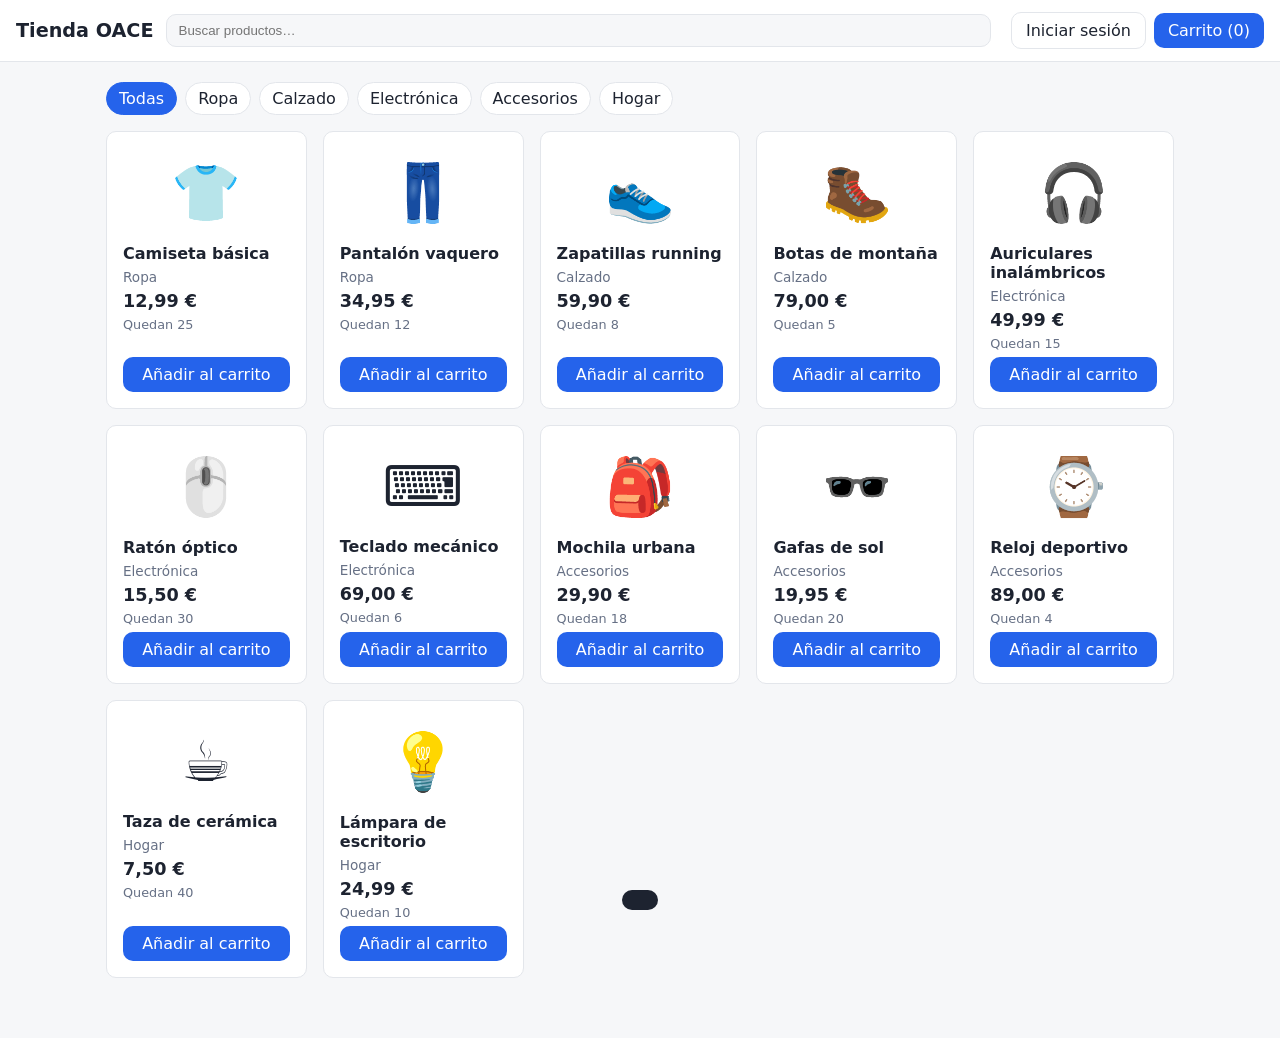
==== tienda/index.html @ d0dcf475 "Añadir tienda online con catálogo, carrito y creación de cuentas Co-Authored-By: Claude Opus 5.5 <no" ====
<!doctype html>
<html lang="es">
<head>
  <meta charset="utf-8">
  <meta name="viewport" content="width=device-width, initial-scale=1">
  <title>Tienda OACE</title>
  <link rel="stylesheet" href="styles.css">
</head>
<body>
  <header class="topbar">
    <a href="#" class="logo" data-view="catalogo">Tienda OACE</a>
    <input id="buscar" type="search" placeholder="Buscar productos…" aria-label="Buscar productos">
    <nav class="acciones">
      <span id="saludo" class="saludo"></span>
      <button id="btn-cuenta" class="btn btn-sec">Iniciar sesión</button>
      <button id="btn-pedidos" class="btn btn-sec oculto">Mis pedidos</button>
      <button id="btn-salir" class="btn btn-sec oculto">Salir</button>
      <button id="btn-carrito" class="btn">Carrito (<span id="contador">0</span>)</button>
    </nav>
  </header>

  <main>
    <!-- Catálogo -->
    <section id="vista-catalogo" class="vista">
      <div class="filtros" id="filtros"></div>
      <div class="grid" id="productos"></div>
    </section>

    <!-- Cuenta: registro / login -->
    <section id="vista-cuenta" class="vista oculto">
      <div class="tarjeta-form">
        <div class="tabs">
          <button class="tab activa" data-tab="login">Iniciar sesión</button>
          <button class="tab" data-tab="registro">Crear cuenta</button>
        </div>

        <form id="form-login" class="form" novalidate>
          <label>Correo electrónico <input name="email" type="email" required autocomplete="email"></label>
          <label>Contraseña <input name="password" type="password" required autocomplete="current-password"></label>
          <p class="error" data-error></p>
          <button class="btn btn-ancho" type="submit">Entrar</button>
        </form>

        <form id="form-registro" class="form oculto" novalidate>
          <label>Nombre completo <input name="nombre" required autocomplete="name"></label>
          <label>Correo electrónico <input name="email" type="email" required autocomplete="email"></label>
          <label>Contraseña <small>(mín. 8 caracteres, una letra y un número)</small>
            <input name="password" type="password" required autocomplete="new-password"></label>
          <label>Repetir contraseña <input name="password2" type="password" required autocomplete="new-password"></label>
          <label>Dirección de envío <input name="direccion" required autocomplete="street-address"></label>
          <label class="check"><input name="terminos" type="checkbox"> Acepto los términos y condiciones</label>
          <p class="error" data-error></p>
          <button class="btn btn-ancho" type="submit">Crear cuenta</button>
        </form>
      </div>
    </section>

    <!-- Checkout -->
    <section id="vista-checkout" class="vista oculto">
      <div class="tarjeta-form">
        <h2>Finalizar compra</h2>
        <div id="resumen-checkout"></div>
        <form id="form-checkout" class="form" novalidate>
          <label>Dirección de envío <input name="direccion" required></label>
          <label>Método de pago
            <select name="pago">
              <option value="tarjeta">Tarjeta</option>
              <option value="transferencia">Transferencia bancaria</option>
              <option value="contrareembolso">Contrareembolso</option>
            </select>
          </label>
          <p class="error" data-error></p>
          <button class="btn btn-ancho" type="submit">Confirmar pedido</button>
        </form>
      </div>
    </section>

    <!-- Pedidos -->
    <section id="vista-pedidos" class="vista oculto">
      <h2>Mis pedidos</h2>
      <div id="lista-pedidos"></div>
    </section>
  </main>

  <!-- Carrito lateral -->
  <aside id="carrito" class="carrito" aria-hidden="true">
    <div class="carrito-cab">
      <h2>Tu carrito</h2>
      <button id="cerrar-carrito" class="btn-icono" aria-label="Cerrar">×</button>
    </div>
    <ul id="items-carrito" class="items"></ul>
    <div class="carrito-pie">
      <p class="total">Total: <strong id="total">0,00 €</strong></p>
      <button id="btn-checkout" class="btn btn-ancho">Tramitar pedido</button>
    </div>
  </aside>
  <div id="velo" class="velo oculto"></div>

  <div id="aviso" class="aviso" role="status"></div>

  <script src="productos.js"></script>
  <script src="app.js"></script>
</body>
</html>
---- tienda/styles.css ----
:root {
  --fondo: #f6f7f9;
  --superficie: #ffffff;
  --texto: #1d2330;
  --suave: #667085;
  --borde: #e3e6eb;
  --primario: #2563eb;
  --primario-osc: #1d4ed8;
  --error: #c62828;
  --ok: #2e7d32;
  --radio: 10px;
}
@media (prefers-color-scheme: dark) {
  :root {
    --fondo: #12151b;
    --superficie: #1b2029;
    --texto: #e8ebf0;
    --suave: #9aa3b2;
    --borde: #2c3340;
    --primario: #4f8cff;
    --primario-osc: #3b78ee;
  }
}

* { box-sizing: border-box; }
body {
  margin: 0;
  font-family: system-ui, -apple-system, "Segoe UI", Roboto, sans-serif;
  background: var(--fondo);
  color: var(--texto);
}
.oculto { display: none !important; }

/* Cabecera */
.topbar {
  position: sticky; top: 0; z-index: 10;
  display: flex; flex-wrap: wrap; gap: 12px; align-items: center;
  padding: 12px 16px;
  background: var(--superficie);
  border-bottom: 1px solid var(--borde);
}
.logo { font-weight: 700; font-size: 1.2rem; color: var(--texto); text-decoration: none; }
#buscar {
  flex: 1 1 200px; min-width: 0;
  padding: 8px 12px; border: 1px solid var(--borde); border-radius: var(--radio);
  background: var(--fondo); color: var(--texto);
}
.acciones { display: flex; flex-wrap: wrap; gap: 8px; align-items: center; }
.saludo { color: var(--suave); font-size: .9rem; }

/* Botones */
.btn {
  padding: 8px 14px; border: none; border-radius: var(--radio);
  background: var(--primario); color: #fff; font: inherit; cursor: pointer;
}
.btn:hover { background: var(--primario-osc); }
.btn:disabled { opacity: .5; cursor: not-allowed; }
.btn-sec { background: transparent; color: var(--texto); border: 1px solid var(--borde); }
.btn-sec:hover { background: var(--fondo); }
.btn-ancho { width: 100%; }
.btn-icono { background: none; border: none; font-size: 1.6rem; color: var(--texto); cursor: pointer; }

main { max-width: 1100px; margin: 0 auto; padding: 20px 16px 60px; }

/* Catálogo */
.filtros { display: flex; flex-wrap: wrap; gap: 8px; margin-bottom: 16px; }
.filtro {
  padding: 6px 12px; border-radius: 999px; border: 1px solid var(--borde);
  background: var(--superficie); color: var(--texto); cursor: pointer; font: inherit;
}
.filtro.activo { background: var(--primario); color: #fff; border-color: var(--primario); }
.grid { display: grid; grid-template-columns: repeat(auto-fill, minmax(200px, 1fr)); gap: 16px; }
.producto {
  display: flex; flex-direction: column; gap: 6px;
  padding: 16px; background: var(--superficie);
  border: 1px solid var(--borde); border-radius: var(--radio);
}
.producto .img { font-size: 3.5rem; text-align: center; padding: 12px 0; }
.producto h3 { margin: 0; font-size: 1rem; }
.producto .cat { color: var(--suave); font-size: .85rem; }
.producto .precio { font-weight: 700; font-size: 1.1rem; }
.producto .stock { color: var(--suave); font-size: .8rem; }
.producto .btn { margin-top: auto; }
.vacio { color: var(--suave); text-align: center; padding: 40px 0; }

/* Formularios */
.tarjeta-form {
  max-width: 440px; margin: 0 auto; padding: 24px;
  background: var(--superficie); border: 1px solid var(--borde); border-radius: var(--radio);
}
.tarjeta-form h2 { margin-top: 0; }
.tabs { display: flex; margin-bottom: 16px; border-bottom: 1px solid var(--borde); }
.tab {
  flex: 1; padding: 10px; background: none; border: none; font: inherit;
  color: var(--suave); cursor: pointer; border-bottom: 2px solid transparent;
}
.tab.activa { color: var(--primario); border-bottom-color: var(--primario); font-weight: 600; }
.form { display: flex; flex-direction: column; gap: 12px; }
.form label { display: flex; flex-direction: column; gap: 4px; font-size: .9rem; }
.form label small { color: var(--suave); }
.form input, .form select {
  padding: 9px 12px; border: 1px solid var(--borde); border-radius: 8px;
  background: var(--fondo); color: var(--texto); font: inherit;
}
.form input:focus, .form select:focus { outline: 2px solid var(--primario); outline-offset: 1px; }
.form .check { flex-direction: row; align-items: center; gap: 8px; }
.error { color: var(--error); min-height: 1.2em; margin: 0; font-size: .9rem; }

/* Carrito */
.carrito {
  position: fixed; top: 0; right: 0; bottom: 0; z-index: 30;
  width: min(380px, 100%);
  display: flex; flex-direction: column;
  background: var(--superficie); border-left: 1px solid var(--borde);
  transform: translateX(100%); transition: transform .25s ease;
}
.carrito.abierto { transform: translateX(0); }
.carrito-cab, .carrito-pie { padding: 16px; border-bottom: 1px solid var(--borde); }
.carrito-cab { display: flex; justify-content: space-between; align-items: center; }
.carrito-cab h2 { margin: 0; font-size: 1.2rem; }
.carrito-pie { border-bottom: none; border-top: 1px solid var(--borde); }
.items { list-style: none; margin: 0; padding: 0 16px; overflow-y: auto; flex: 1; }
.item { display: flex; gap: 10px; align-items: center; padding: 12px 0; border-bottom: 1px solid var(--borde); }
.item .img { font-size: 1.8rem; }
.item .info { flex: 1; min-width: 0; }
.item .info p { margin: 0; }
.item .info .sub { color: var(--suave); font-size: .85rem; }
.cantidad { display: flex; align-items: center; gap: 6px; }
.cantidad button {
  width: 28px; height: 28px; border-radius: 6px; border: 1px solid var(--borde);
  background: var(--fondo); color: var(--texto); cursor: pointer;
}
.total { font-size: 1.1rem; margin: 0 0 12px; }
.velo { position: fixed; inset: 0; z-index: 20; background: rgba(0,0,0,.4); }

/* Checkout y pedidos */
.linea { display: flex; justify-content: space-between; gap: 8px; padding: 4px 0; }
.linea-total { border-top: 1px solid var(--borde); margin: 8px 0 16px; padding-top: 8px; font-weight: 700; }
.pedido {
  padding: 16px; margin-bottom: 12px;
  background: var(--superficie); border: 1px solid var(--borde); border-radius: var(--radio);
}
.pedido h3 { margin: 0 0 4px; font-size: 1rem; }
.pedido .meta { color: var(--suave); font-size: .85rem; margin-bottom: 8px; }

/* Aviso */
.aviso {
  position: fixed; left: 50%; bottom: 20px; z-index: 40;
  transform: translate(-50%, 150%);
  padding: 10px 18px; border-radius: var(--radio);
  background: var(--texto); color: var(--superficie);
  transition: transform .25s ease; max-width: calc(100% - 32px);
}
.aviso.visible { transform: translate(-50%, 0); }
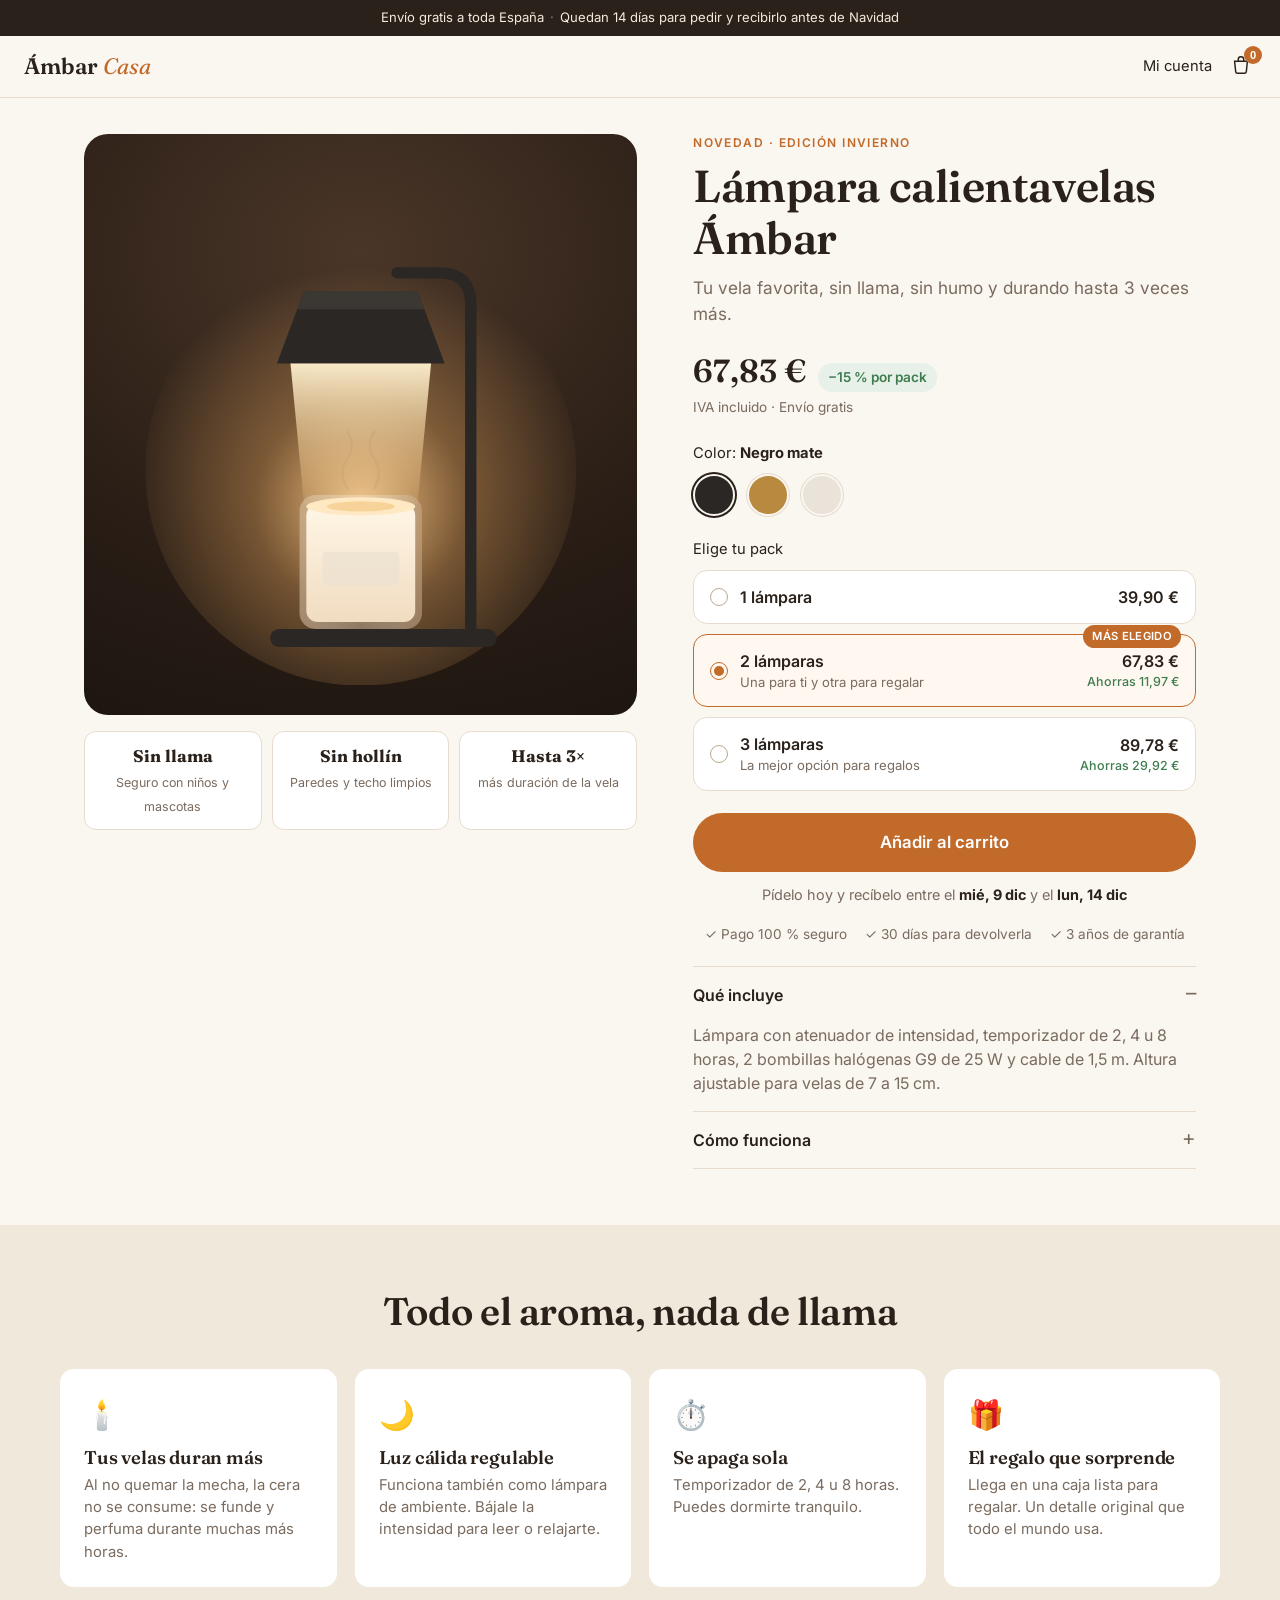
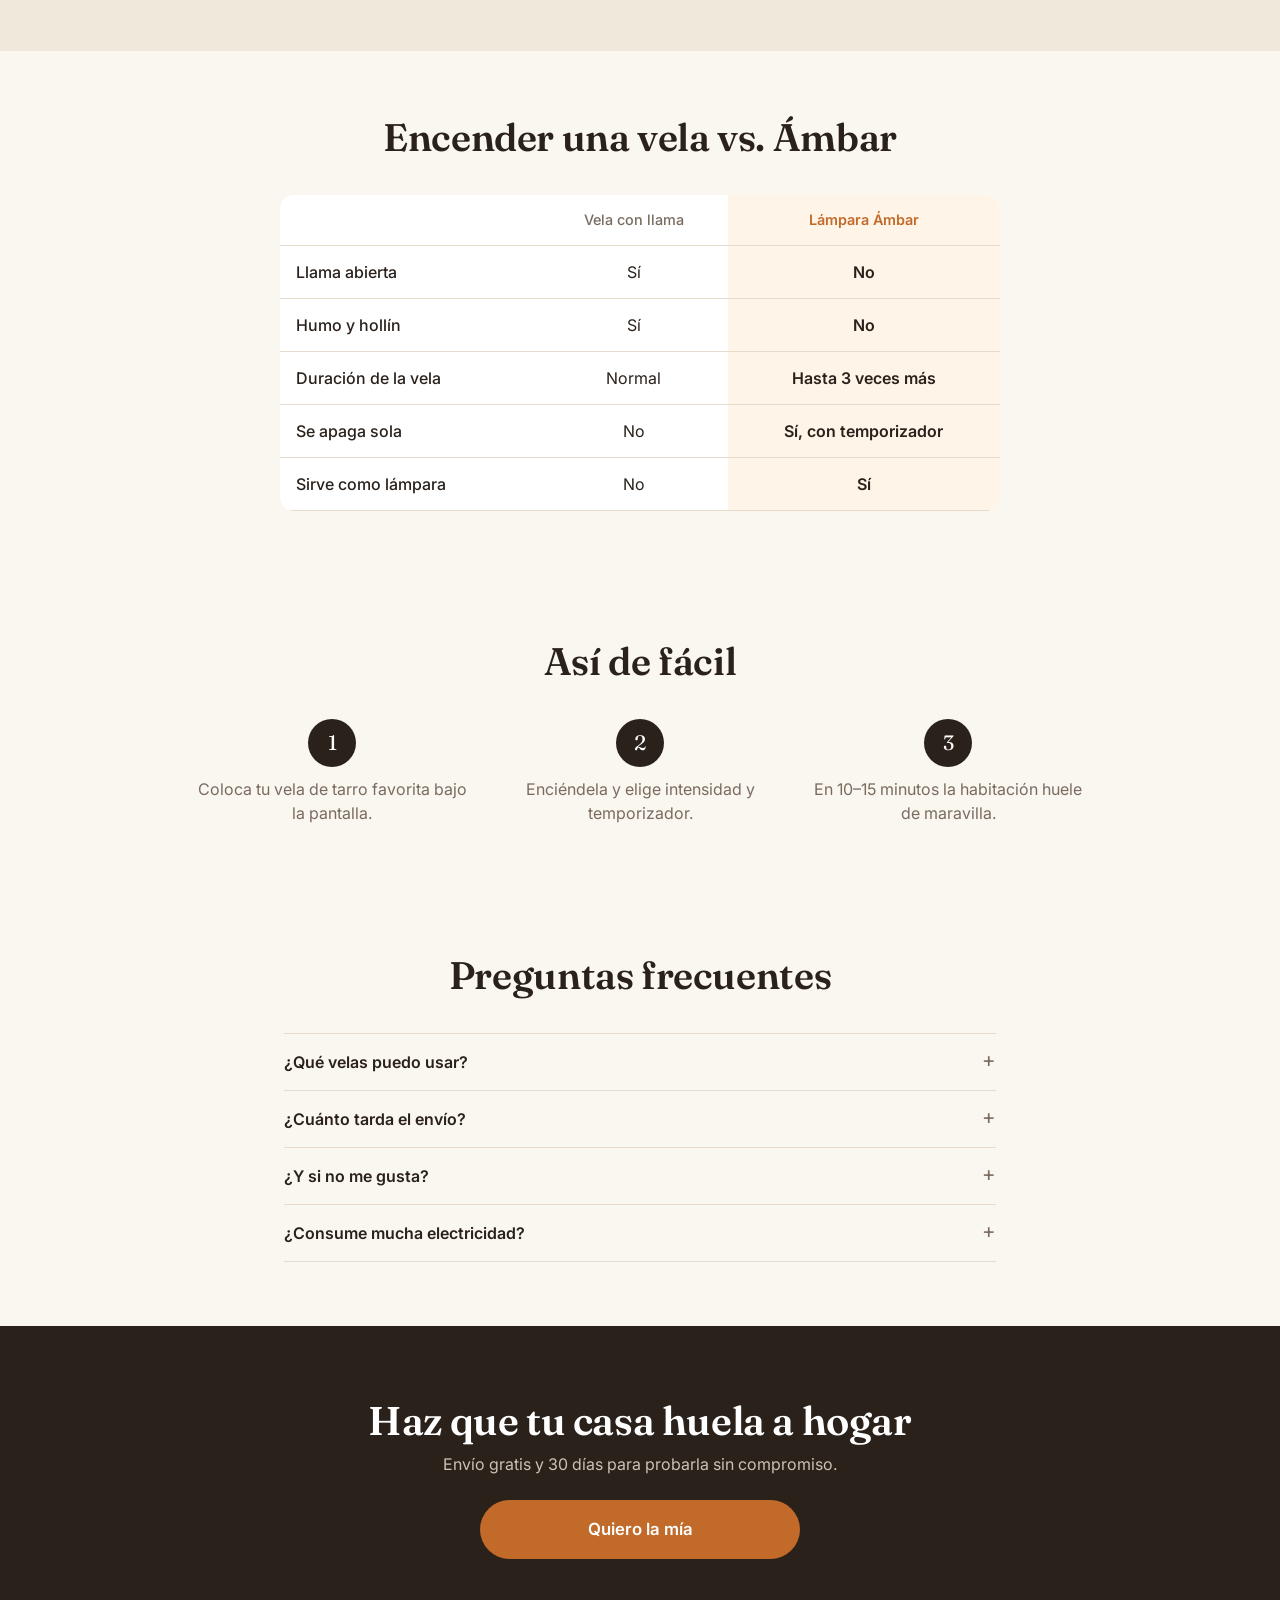
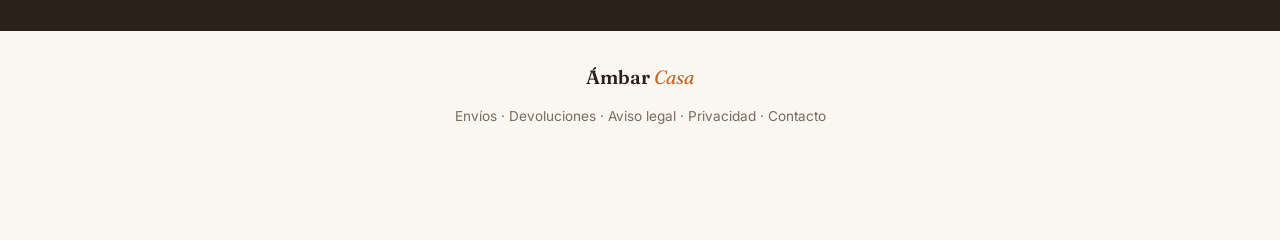
==== commit 35563e64: "Rediseñar la tienda como página de un producto: lámpara calientavelas Ficha con colores y packs con " ====
--- a/tienda/index.html
+++ b/tienda/index.html
@@ -3,59 +3,210 @@
 <head>
   <meta charset="utf-8">
   <meta name="viewport" content="width=device-width, initial-scale=1">
-  <title>Tienda OACE</title>
+  <title>Ámbar Casa · Lámpara calientavelas</title>
+  <meta name="description" content="Lámpara calientavelas: disfruta del aroma de tus velas sin llama ni humo. Envío gratis.">
+  <link rel="preconnect" href="https://fonts.googleapis.com">
+  <link rel="preconnect" href="https://fonts.gstatic.com" crossorigin>
+  <link href="https://fonts.googleapis.com/css2?family=Fraunces:opsz,wght@9..144,400;9..144,600&family=Inter:wght@400;500;600&display=swap" rel="stylesheet">
   <link rel="stylesheet" href="styles.css">
 </head>
 <body>
-  <header class="topbar">
-    <a href="#" class="logo" data-view="catalogo">Tienda OACE</a>
-    <input id="buscar" type="search" placeholder="Buscar productos…" aria-label="Buscar productos">
-    <nav class="acciones">
+  <div class="anuncio">
+    <span>Envío gratis a toda España</span>
+    <span class="sep">·</span>
+    <span id="anuncio-navidad">Pide antes del 18 de diciembre y llega para Navidad</span>
+  </div>
+
+  <header class="cab">
+    <a href="#" class="marca" data-view="inicio">Ámbar <em>Casa</em></a>
+    <nav class="cab-acciones">
       <span id="saludo" class="saludo"></span>
-      <button id="btn-cuenta" class="btn btn-sec">Iniciar sesión</button>
-      <button id="btn-pedidos" class="btn btn-sec oculto">Mis pedidos</button>
-      <button id="btn-salir" class="btn btn-sec oculto">Salir</button>
-      <button id="btn-carrito" class="btn">Carrito (<span id="contador">0</span>)</button>
+      <button id="btn-cuenta" class="enlace">Mi cuenta</button>
+      <button id="btn-pedidos" class="enlace oculto">Mis pedidos</button>
+      <button id="btn-salir" class="enlace oculto">Salir</button>
+      <button id="btn-carrito" class="btn-carrito" aria-label="Abrir carrito">
+        <svg viewBox="0 0 24 24" width="22" height="22" fill="none" stroke="currentColor" stroke-width="1.6"><path d="M5 8h14l-1.2 11.2a2 2 0 0 1-2 1.8H8.2a2 2 0 0 1-2-1.8L5 8Z"/><path d="M9 8V6a3 3 0 0 1 6 0v2"/></svg>
+        <span id="contador" class="burbuja">0</span>
+      </button>
     </nav>
   </header>
 
   <main>
-    <!-- Catálogo -->
-    <section id="vista-catalogo" class="vista">
-      <div class="filtros" id="filtros"></div>
-      <div class="grid" id="productos"></div>
-    </section>
-
-    <!-- Cuenta: registro / login -->
+    <!-- ===== Página de producto ===== -->
+    <div id="vista-inicio" class="vista">
+      <section class="hero">
+        <div class="galeria">
+          <div class="foto" id="foto">
+            <svg id="lampara" viewBox="0 0 400 460" role="img" aria-label="Lámpara calientavelas encendida sobre una vela">
+              <defs>
+                <radialGradient id="halo" cx="50%" cy="58%" r="55%">
+                  <stop offset="0" stop-color="#ffd59a" stop-opacity=".9"/>
+                  <stop offset=".45" stop-color="#ffb867" stop-opacity=".35"/>
+                  <stop offset="1" stop-color="#ffb867" stop-opacity="0"/>
+                </radialGradient>
+                <linearGradient id="haz" x1="0" y1="0" x2="0" y2="1">
+                  <stop offset="0" stop-color="#fff1d0" stop-opacity=".95"/>
+                  <stop offset="1" stop-color="#ffcf87" stop-opacity=".15"/>
+                </linearGradient>
+                <linearGradient id="cera" x1="0" y1="0" x2="0" y2="1">
+                  <stop offset="0" stop-color="#fff6e6"/>
+                  <stop offset="1" stop-color="#f1dcc0"/>
+                </linearGradient>
+                <linearGradient id="vidrio" x1="0" y1="0" x2="1" y2="0">
+                  <stop offset="0" stop-color="#d9c2a5" stop-opacity=".55"/>
+                  <stop offset=".5" stop-color="#fff" stop-opacity=".25"/>
+                  <stop offset="1" stop-color="#c7ab8a" stop-opacity=".55"/>
+                </linearGradient>
+              </defs>
+              <circle cx="200" cy="270" r="190" fill="url(#halo)" class="brillo-anim"/>
+              <!-- poste -->
+              <rect x="292" y="120" width="10" height="300" rx="5" class="metal"/>
+              <!-- brazo -->
+              <path d="M297 124 Q297 96 270 96 L232 96" stroke-width="10" stroke-linecap="round" fill="none" class="metal-trazo"/>
+              <!-- pantalla -->
+              <path d="M150 112 L250 112 L274 176 L126 176 Z" class="metal"/>
+              <path d="M150 112 L250 112 L256 128 L144 128 Z" class="metal-luz" opacity=".55"/>
+              <!-- haz de luz -->
+              <path d="M138 176 L262 176 L250 300 L150 300 Z" fill="url(#haz)" class="brillo-anim"/>
+              <!-- vela -->
+              <rect x="146" y="292" width="108" height="118" rx="14" fill="url(#vidrio)"/>
+              <rect x="152" y="300" width="96" height="104" rx="10" fill="url(#cera)"/>
+              <ellipse cx="200" cy="302" rx="48" ry="8" fill="#ffe9c4"/>
+              <ellipse cx="200" cy="302" rx="30" ry="4.5" fill="#f7cf8f" opacity=".8"/>
+              <rect x="166" y="342" width="68" height="30" rx="4" fill="#efe3d1" opacity=".9"/>
+              <!-- base -->
+              <rect x="120" y="410" width="200" height="16" rx="8" class="metal"/>
+              <!-- aroma -->
+              <g class="aroma" fill="none" stroke="#c9a57a" stroke-width="2" stroke-linecap="round" opacity=".55">
+                <path d="M188 286 q-8 -14 0 -26 q8 -12 0 -24"/>
+                <path d="M212 286 q8 -14 0 -26 q-8 -12 0 -24"/>
+              </g>
+            </svg>
+          </div>
+          <ul class="sellos">
+            <li><strong>Sin llama</strong><span>Seguro con niños y mascotas</span></li>
+            <li><strong>Sin hollín</strong><span>Paredes y techo limpios</span></li>
+            <li><strong>Hasta 3×</strong><span>más duración de la vela</span></li>
+          </ul>
+        </div>
+
+        <div class="compra">
+          <p class="eyebrow">Novedad · Edición invierno</p>
+          <h1 id="nombre-producto">Lámpara calientavelas Ámbar</h1>
+          <p class="sub" id="subtitulo"></p>
+
+          <div class="precio-fila">
+            <span class="precio" id="precio"></span>
+            <span class="ahorro oculto" id="ahorro"></span>
+          </div>
+          <p class="iva">IVA incluido · Envío gratis</p>
+
+          <fieldset class="opcion">
+            <legend>Color: <strong id="color-nombre"></strong></legend>
+            <div class="colores" id="colores"></div>
+          </fieldset>
+
+          <fieldset class="opcion">
+            <legend>Elige tu pack</legend>
+            <div class="packs" id="packs"></div>
+          </fieldset>
+
+          <button id="btn-anadir" class="btn btn-grande">Añadir al carrito</button>
+          <p class="entrega" id="entrega"></p>
+
+          <ul class="garantias">
+            <li>✓ Pago 100 % seguro</li>
+            <li>✓ 30 días para devolverla</li>
+            <li>✓ 3 años de garantía</li>
+          </ul>
+
+          <details class="acordeon" open>
+            <summary>Qué incluye</summary>
+            <p>Lámpara con atenuador de intensidad, temporizador de 2, 4 u 8 horas, 2 bombillas halógenas G9 de 25 W y cable de 1,5 m. Altura ajustable para velas de 7 a 15 cm.</p>
+          </details>
+          <details class="acordeon">
+            <summary>Cómo funciona</summary>
+            <p>La bombilla calienta la vela desde arriba y la funde de manera uniforme. El aroma se libera sin quemar la mecha, así que no hay humo ni hollín y la vela dura mucho más.</p>
+          </details>
+        </div>
+      </section>
+
+      <section class="bloque beneficios">
+        <h2>Todo el aroma, nada de llama</h2>
+        <div class="tarjetas">
+          <article><span class="icono">🕯️</span><h3>Tus velas duran más</h3><p>Al no quemar la mecha, la cera no se consume: se funde y perfuma durante muchas más horas.</p></article>
+          <article><span class="icono">🌙</span><h3>Luz cálida regulable</h3><p>Funciona también como lámpara de ambiente. Bájale la intensidad para leer o relajarte.</p></article>
+          <article><span class="icono">⏱️</span><h3>Se apaga sola</h3><p>Temporizador de 2, 4 u 8 horas. Puedes dormirte tranquilo.</p></article>
+          <article><span class="icono">🎁</span><h3>El regalo que sorprende</h3><p>Llega en una caja lista para regalar. Un detalle original que todo el mundo usa.</p></article>
+        </div>
+      </section>
+
+      <section class="bloque comparativa">
+        <h2>Encender una vela vs. Ámbar</h2>
+        <table>
+          <thead><tr><th></th><th>Vela con llama</th><th class="destacado">Lámpara Ámbar</th></tr></thead>
+          <tbody>
+            <tr><td>Llama abierta</td><td>Sí</td><td class="destacado">No</td></tr>
+            <tr><td>Humo y hollín</td><td>Sí</td><td class="destacado">No</td></tr>
+            <tr><td>Duración de la vela</td><td>Normal</td><td class="destacado">Hasta 3 veces más</td></tr>
+            <tr><td>Se apaga sola</td><td>No</td><td class="destacado">Sí, con temporizador</td></tr>
+            <tr><td>Sirve como lámpara</td><td>No</td><td class="destacado">Sí</td></tr>
+          </tbody>
+        </table>
+      </section>
+
+      <section class="bloque pasos">
+        <h2>Así de fácil</h2>
+        <ol>
+          <li><span>1</span><p>Coloca tu vela de tarro favorita bajo la pantalla.</p></li>
+          <li><span>2</span><p>Enciéndela y elige intensidad y temporizador.</p></li>
+          <li><span>3</span><p>En 10–15 minutos la habitación huele de maravilla.</p></li>
+        </ol>
+      </section>
+
+      <section class="bloque faq">
+        <h2>Preguntas frecuentes</h2>
+        <details class="acordeon"><summary>¿Qué velas puedo usar?</summary><p>Cualquier vela en tarro de 7 a 15 cm de alto. La altura de la lámpara se ajusta.</p></details>
+        <details class="acordeon"><summary>¿Cuánto tarda el envío?</summary><p>Entre 3 y 6 días laborables a la península. Recibirás el número de seguimiento por correo.</p></details>
+        <details class="acordeon"><summary>¿Y si no me gusta?</summary><p>Tienes 30 días para devolverla y te reembolsamos el importe completo.</p></details>
+        <details class="acordeon"><summary>¿Consume mucha electricidad?</summary><p>La bombilla es de 25 W: unas 8 horas encendida cuestan unos pocos céntimos.</p></details>
+      </section>
+
+      <section class="cta-final">
+        <h2>Haz que tu casa huela a hogar</h2>
+        <p>Envío gratis y 30 días para probarla sin compromiso.</p>
+        <button class="btn btn-grande" data-subir>Quiero la mía</button>
+      </section>
+    </div>
+
+    <!-- ===== Cuenta ===== -->
     <section id="vista-cuenta" class="vista oculto">
       <div class="tarjeta-form">
         <div class="tabs">
           <button class="tab activa" data-tab="login">Iniciar sesión</button>
           <button class="tab" data-tab="registro">Crear cuenta</button>
         </div>
-
         <form id="form-login" class="form" novalidate>
           <label>Correo electrónico <input name="email" type="email" required autocomplete="email"></label>
           <label>Contraseña <input name="password" type="password" required autocomplete="current-password"></label>
           <p class="error" data-error></p>
-          <button class="btn btn-ancho" type="submit">Entrar</button>
+          <button class="btn" type="submit">Entrar</button>
         </form>
-
         <form id="form-registro" class="form oculto" novalidate>
           <label>Nombre completo <input name="nombre" required autocomplete="name"></label>
           <label>Correo electrónico <input name="email" type="email" required autocomplete="email"></label>
-          <label>Contraseña <small>(mín. 8 caracteres, una letra y un número)</small>
+          <label>Contraseña <small>mín. 8 caracteres, una letra y un número</small>
             <input name="password" type="password" required autocomplete="new-password"></label>
           <label>Repetir contraseña <input name="password2" type="password" required autocomplete="new-password"></label>
           <label>Dirección de envío <input name="direccion" required autocomplete="street-address"></label>
-          <label class="check"><input name="terminos" type="checkbox"> Acepto los términos y condiciones</label>
+          <label class="check"><input name="terminos" type="checkbox"> Acepto los términos y la política de privacidad</label>
           <p class="error" data-error></p>
-          <button class="btn btn-ancho" type="submit">Crear cuenta</button>
+          <button class="btn" type="submit">Crear cuenta</button>
         </form>
       </div>
     </section>
 
-    <!-- Checkout -->
+    <!-- ===== Checkout ===== -->
     <section id="vista-checkout" class="vista oculto">
       <div class="tarjeta-form">
         <h2>Finalizar compra</h2>
@@ -64,38 +215,53 @@
           <label>Dirección de envío <input name="direccion" required></label>
           <label>Método de pago
             <select name="pago">
-              <option value="tarjeta">Tarjeta</option>
-              <option value="transferencia">Transferencia bancaria</option>
-              <option value="contrareembolso">Contrareembolso</option>
+              <option value="Tarjeta">Tarjeta</option>
+              <option value="Bizum">Bizum</option>
+              <option value="PayPal">PayPal</option>
             </select>
           </label>
           <p class="error" data-error></p>
-          <button class="btn btn-ancho" type="submit">Confirmar pedido</button>
+          <button class="btn" type="submit">Confirmar pedido</button>
+          <p class="nota">Demo: no se realiza ningún cobro real.</p>
         </form>
       </div>
     </section>
 
-    <!-- Pedidos -->
+    <!-- ===== Pedidos ===== -->
     <section id="vista-pedidos" class="vista oculto">
-      <h2>Mis pedidos</h2>
-      <div id="lista-pedidos"></div>
+      <div class="contenedor-estrecho">
+        <h2>Mis pedidos</h2>
+        <div id="lista-pedidos"></div>
+      </div>
     </section>
   </main>
 
-  <!-- Carrito lateral -->
+  <footer class="pie">
+    <p class="marca">Ámbar <em>Casa</em></p>
+    <p>Envíos · Devoluciones · Aviso legal · Privacidad · Contacto</p>
+  </footer>
+
+  <!-- Barra fija en móvil -->
+  <div class="barra-movil" id="barra-movil">
+    <span id="barra-precio"></span>
+    <button class="btn" data-subir>Comprar ahora</button>
+  </div>
+
+  <!-- Carrito -->
   <aside id="carrito" class="carrito" aria-hidden="true">
     <div class="carrito-cab">
       <h2>Tu carrito</h2>
       <button id="cerrar-carrito" class="btn-icono" aria-label="Cerrar">×</button>
     </div>
+    <div class="envio-gratis">🚚 Tienes <strong>envío gratis</strong></div>
     <ul id="items-carrito" class="items"></ul>
     <div class="carrito-pie">
-      <p class="total">Total: <strong id="total">0,00 €</strong></p>
-      <button id="btn-checkout" class="btn btn-ancho">Tramitar pedido</button>
+      <p class="total"><span>Total</span><strong id="total">0,00 €</strong></p>
+      <button id="btn-checkout" class="btn">Tramitar pedido</button>
+      <p class="nota">Pago seguro · 30 días de devolución</p>
     </div>
   </aside>
   <div id="velo" class="velo oculto"></div>
-
   <div id="aviso" class="aviso" role="status"></div>
 
   <script src="productos.js"></script>
--- a/tienda/styles.css
+++ b/tienda/styles.css
@@ -1,154 +1,271 @@
 :root {
-  --fondo: #f6f7f9;
+  --crema: #faf6f0;
+  --arena: #f1e8dc;
   --superficie: #ffffff;
-  --texto: #1d2330;
-  --suave: #667085;
-  --borde: #e3e6eb;
-  --primario: #2563eb;
-  --primario-osc: #1d4ed8;
-  --error: #c62828;
-  --ok: #2e7d32;
-  --radio: 10px;
-}
-@media (prefers-color-scheme: dark) {
-  :root {
-    --fondo: #12151b;
-    --superficie: #1b2029;
-    --texto: #e8ebf0;
-    --suave: #9aa3b2;
-    --borde: #2c3340;
-    --primario: #4f8cff;
-    --primario-osc: #3b78ee;
-  }
+  --texto: #2a211b;
+  --suave: #7a6b5f;
+  --borde: #e6dbcd;
+  --ambar: #c26a2a;
+  --ambar-osc: #a3561f;
+  --verde: #3f7d4e;
+  --error: #b3261e;
+  --radio: 14px;
+  --serif: "Fraunces", Georgia, serif;
+  --sans: "Inter", system-ui, -apple-system, "Segoe UI", sans-serif;
 }
 
 * { box-sizing: border-box; }
+html { scroll-behavior: smooth; }
 body {
   margin: 0;
-  font-family: system-ui, -apple-system, "Segoe UI", Roboto, sans-serif;
-  background: var(--fondo);
+  font-family: var(--sans);
+  background: var(--crema);
   color: var(--texto);
-}
+  line-height: 1.5;
+  -webkit-font-smoothing: antialiased;
+}
+h1, h2, h3 { font-family: var(--serif); font-weight: 600; line-height: 1.15; letter-spacing: -0.01em; }
 .oculto { display: none !important; }
 
-/* Cabecera */
-.topbar {
+/* Barra de anuncio y cabecera */
+.anuncio {
+  display: flex; justify-content: center; flex-wrap: wrap; gap: 6px;
+  padding: 8px 16px; background: var(--texto); color: #f6eadb;
+  font-size: .82rem; text-align: center;
+}
+.anuncio .sep { opacity: .5; }
+.cab {
   position: sticky; top: 0; z-index: 10;
-  display: flex; flex-wrap: wrap; gap: 12px; align-items: center;
-  padding: 12px 16px;
-  background: var(--superficie);
+  display: flex; justify-content: space-between; align-items: center; gap: 12px;
+  padding: 14px 24px;
+  background: rgba(250, 246, 240, .92); backdrop-filter: blur(8px);
   border-bottom: 1px solid var(--borde);
 }
-.logo { font-weight: 700; font-size: 1.2rem; color: var(--texto); text-decoration: none; }
-#buscar {
-  flex: 1 1 200px; min-width: 0;
-  padding: 8px 12px; border: 1px solid var(--borde); border-radius: var(--radio);
-  background: var(--fondo); color: var(--texto);
-}
-.acciones { display: flex; flex-wrap: wrap; gap: 8px; align-items: center; }
+.marca { font-family: var(--serif); font-size: 1.4rem; font-weight: 600; color: var(--texto); text-decoration: none; margin: 0; }
+.marca em { color: var(--ambar); font-style: italic; font-weight: 400; }
+.cab-acciones { display: flex; align-items: center; gap: 14px; }
 .saludo { color: var(--suave); font-size: .9rem; }
+.enlace { background: none; border: none; font: inherit; font-size: .92rem; color: var(--texto); cursor: pointer; padding: 4px 0; }
+.enlace:hover { color: var(--ambar); }
+.btn-carrito { position: relative; background: none; border: none; color: var(--texto); cursor: pointer; padding: 4px; }
+.burbuja {
+  position: absolute; top: -4px; right: -6px; min-width: 18px; height: 18px; padding: 0 5px;
+  border-radius: 9px; background: var(--ambar); color: #fff; font-size: .7rem; font-weight: 600;
+  display: grid; place-items: center;
+}
 
 /* Botones */
 .btn {
-  padding: 8px 14px; border: none; border-radius: var(--radio);
-  background: var(--primario); color: #fff; font: inherit; cursor: pointer;
-}
-.btn:hover { background: var(--primario-osc); }
-.btn:disabled { opacity: .5; cursor: not-allowed; }
-.btn-sec { background: transparent; color: var(--texto); border: 1px solid var(--borde); }
-.btn-sec:hover { background: var(--fondo); }
-.btn-ancho { width: 100%; }
-.btn-icono { background: none; border: none; font-size: 1.6rem; color: var(--texto); cursor: pointer; }
-
-main { max-width: 1100px; margin: 0 auto; padding: 20px 16px 60px; }
-
-/* Catálogo */
-.filtros { display: flex; flex-wrap: wrap; gap: 8px; margin-bottom: 16px; }
-.filtro {
-  padding: 6px 12px; border-radius: 999px; border: 1px solid var(--borde);
-  background: var(--superficie); color: var(--texto); cursor: pointer; font: inherit;
-}
-.filtro.activo { background: var(--primario); color: #fff; border-color: var(--primario); }
-.grid { display: grid; grid-template-columns: repeat(auto-fill, minmax(200px, 1fr)); gap: 16px; }
-.producto {
-  display: flex; flex-direction: column; gap: 6px;
-  padding: 16px; background: var(--superficie);
-  border: 1px solid var(--borde); border-radius: var(--radio);
-}
-.producto .img { font-size: 3.5rem; text-align: center; padding: 12px 0; }
-.producto h3 { margin: 0; font-size: 1rem; }
-.producto .cat { color: var(--suave); font-size: .85rem; }
-.producto .precio { font-weight: 700; font-size: 1.1rem; }
-.producto .stock { color: var(--suave); font-size: .8rem; }
-.producto .btn { margin-top: auto; }
-.vacio { color: var(--suave); text-align: center; padding: 40px 0; }
+  display: inline-flex; justify-content: center; align-items: center; gap: 8px;
+  padding: 13px 22px; border: none; border-radius: 999px;
+  background: var(--texto); color: #fff; font: inherit; font-weight: 600; cursor: pointer;
+  transition: background .2s, transform .1s;
+}
+.btn:hover { background: var(--ambar); }
+.btn:active { transform: scale(.98); }
+.btn:disabled { opacity: .45; cursor: not-allowed; }
+.btn-grande { width: 100%; padding: 17px 24px; font-size: 1.05rem; background: var(--ambar); }
+.btn-grande:hover { background: var(--ambar-osc); }
+.btn-icono { background: none; border: none; font-size: 1.8rem; color: var(--texto); cursor: pointer; line-height: 1; }
+
+main { min-height: 60vh; }
+
+/* Hero / ficha de producto */
+.hero {
+  max-width: 1160px; margin: 0 auto; padding: 36px 24px 56px;
+  display: grid; grid-template-columns: 1.1fr 1fr; gap: 56px; align-items: start;
+}
+.galeria { position: sticky; top: 90px; }
+.foto {
+  aspect-ratio: 1 / 1.05; border-radius: 24px; overflow: hidden;
+  background: radial-gradient(120% 90% at 50% 20%, #4a3628 0%, #2a1e16 60%, #1d1510 100%);
+  display: grid; place-items: center;
+}
+.foto svg { width: 82%; height: auto; }
+.metal { fill: var(--metal, #2b2724); transition: fill .35s; }
+.metal-luz { fill: var(--brillo, #4a443f); transition: fill .35s; }
+.metal-trazo { stroke: var(--metal, #2b2724); transition: stroke .35s; }
+.brillo-anim { animation: latido 4s ease-in-out infinite; transform-origin: center; }
+.aroma { animation: subir 3.5s ease-in-out infinite; }
+@keyframes latido { 50% { opacity: .78; } }
+@keyframes subir { 0% { transform: translateY(6px); opacity: 0; } 40% { opacity: .55; } 100% { transform: translateY(-14px); opacity: 0; } }
+@media (prefers-reduced-motion: reduce) { .brillo-anim, .aroma { animation: none; } }
+
+.sellos { list-style: none; padding: 0; margin: 16px 0 0; display: grid; grid-template-columns: repeat(3, 1fr); gap: 10px; }
+.sellos li { background: var(--superficie); border: 1px solid var(--borde); border-radius: 12px; padding: 12px; text-align: center; }
+.sellos strong { display: block; font-family: var(--serif); font-size: 1.05rem; }
+.sellos span { color: var(--suave); font-size: .78rem; }
+
+.eyebrow { text-transform: uppercase; letter-spacing: .12em; font-size: .75rem; color: var(--ambar); font-weight: 600; margin: 0 0 8px; }
+.compra h1 { font-size: clamp(2rem, 4vw, 2.8rem); margin: 0 0 12px; }
+.compra .sub { color: var(--suave); font-size: 1.08rem; margin: 0 0 20px; }
+.precio-fila { display: flex; align-items: baseline; gap: 12px; flex-wrap: wrap; }
+.precio { font-family: var(--serif); font-size: 2rem; font-weight: 600; }
+.ahorro { background: #e7f1e9; color: var(--verde); padding: 4px 10px; border-radius: 999px; font-size: .85rem; font-weight: 600; }
+.iva { color: var(--suave); font-size: .85rem; margin: 2px 0 24px; }
+
+.opcion { border: none; padding: 0; margin: 0 0 22px; }
+.opcion legend { font-size: .92rem; margin-bottom: 10px; padding: 0; }
+.colores { display: flex; gap: 12px; }
+.color {
+  width: 42px; height: 42px; border-radius: 50%; cursor: pointer;
+  border: 2px solid var(--crema); box-shadow: 0 0 0 1px var(--borde);
+  transition: box-shadow .2s;
+}
+.color.activo { box-shadow: 0 0 0 2px var(--texto); }
+.packs { display: grid; gap: 10px; }
+.pack {
+  display: grid; grid-template-columns: auto 1fr auto; align-items: center; gap: 12px;
+  padding: 14px 16px; border: 1.5px solid var(--borde); border-radius: var(--radio);
+  background: var(--superficie); cursor: pointer; text-align: left; font: inherit; color: inherit;
+  position: relative; transition: border-color .2s, background .2s;
+}
+.pack:hover { border-color: #cdb79e; }
+.pack.activo { border-color: var(--ambar); background: #fff8f1; }
+.pack .radio { width: 18px; height: 18px; border-radius: 50%; border: 1.5px solid #bba792; display: grid; place-items: center; }
+.pack.activo .radio { border-color: var(--ambar); }
+.pack.activo .radio::after { content: ""; width: 10px; height: 10px; border-radius: 50%; background: var(--ambar); }
+.pack .titulo { font-weight: 600; }
+.pack .nota-pack { display: block; color: var(--suave); font-size: .82rem; }
+.pack .p-precio { text-align: right; font-weight: 600; }
+.pack .p-precio small { display: block; color: var(--verde); font-weight: 500; font-size: .78rem; }
+.pack .chip {
+  position: absolute; top: -10px; right: 14px; background: var(--ambar); color: #fff;
+  font-size: .7rem; font-weight: 600; padding: 3px 9px; border-radius: 999px; letter-spacing: .03em;
+}
+
+.entrega { text-align: center; font-size: .9rem; color: var(--suave); margin: 12px 0 18px; }
+.entrega strong { color: var(--texto); }
+.garantias { list-style: none; padding: 0; margin: 0 0 22px; display: flex; flex-wrap: wrap; justify-content: center; gap: 6px 18px; font-size: .85rem; color: var(--suave); }
+
+.acordeon { border-top: 1px solid var(--borde); }
+.acordeon:last-of-type { border-bottom: 1px solid var(--borde); }
+.acordeon summary { padding: 16px 0; cursor: pointer; font-weight: 600; list-style: none; display: flex; justify-content: space-between; }
+.acordeon summary::-webkit-details-marker { display: none; }
+.acordeon summary::after { content: "+"; font-weight: 400; font-size: 1.3rem; line-height: 1; color: var(--suave); }
+.acordeon[open] summary::after { content: "–"; }
+.acordeon p { margin: 0 0 16px; color: var(--suave); }
+
+/* Bloques de contenido */
+.bloque { max-width: 1160px; margin: 0 auto; padding: 64px 24px; }
+.bloque > h2 { text-align: center; font-size: clamp(1.7rem, 3.4vw, 2.4rem); margin: 0 0 36px; }
+.beneficios { max-width: none; background: var(--arena); }
+.tarjetas { max-width: 1160px; margin: 0 auto; display: grid; grid-template-columns: repeat(4, 1fr); gap: 18px; }
+.tarjetas article { background: var(--superficie); border-radius: var(--radio); padding: 24px; }
+.tarjetas .icono { font-size: 1.8rem; }
+.tarjetas h3 { margin: 10px 0 6px; font-size: 1.15rem; }
+.tarjetas p { margin: 0; color: var(--suave); font-size: .93rem; }
+
+.comparativa table { width: 100%; max-width: 720px; margin: 0 auto; border-collapse: collapse; background: var(--superficie); border-radius: var(--radio); overflow: hidden; }
+.comparativa th, .comparativa td { padding: 14px 16px; text-align: center; border-bottom: 1px solid var(--borde); }
+.comparativa td:first-child { text-align: left; font-weight: 500; }
+.comparativa th { font-size: .9rem; color: var(--suave); font-weight: 500; }
+.comparativa .destacado { background: #fff4e8; color: var(--texto); font-weight: 600; }
+.comparativa th.destacado { color: var(--ambar); }
+
+.pasos ol { list-style: none; padding: 0; margin: 0 auto; max-width: 900px; display: grid; grid-template-columns: repeat(3, 1fr); gap: 24px; }
+.pasos li { text-align: center; }
+.pasos li span {
+  display: inline-grid; place-items: center; width: 48px; height: 48px; border-radius: 50%;
+  background: var(--texto); color: #fff; font-family: var(--serif); font-size: 1.3rem; margin-bottom: 10px;
+}
+.pasos li p { margin: 0; color: var(--suave); }
+
+.faq { max-width: 760px; }
+
+.cta-final { text-align: center; padding: 72px 24px; background: var(--texto); color: #f6eadb; }
+.cta-final h2 { font-size: clamp(1.8rem, 3.6vw, 2.5rem); margin: 0 0 8px; color: #fff; }
+.cta-final p { margin: 0 0 24px; opacity: .8; }
+.cta-final .btn { max-width: 320px; }
+
+.pie { text-align: center; padding: 32px 24px 100px; color: var(--suave); font-size: .85rem; }
+.pie .marca { font-size: 1.2rem; }
+
+/* Barra fija móvil */
+.barra-movil { display: none; }
 
 /* Formularios */
-.tarjeta-form {
-  max-width: 440px; margin: 0 auto; padding: 24px;
-  background: var(--superficie); border: 1px solid var(--borde); border-radius: var(--radio);
-}
+.vista:not(#vista-inicio) { padding: 48px 16px 80px; }
+.tarjeta-form, .contenedor-estrecho { max-width: 460px; margin: 0 auto; }
+.tarjeta-form { background: var(--superficie); border: 1px solid var(--borde); border-radius: 20px; padding: 28px; }
+.contenedor-estrecho { max-width: 640px; }
 .tarjeta-form h2 { margin-top: 0; }
-.tabs { display: flex; margin-bottom: 16px; border-bottom: 1px solid var(--borde); }
-.tab {
-  flex: 1; padding: 10px; background: none; border: none; font: inherit;
-  color: var(--suave); cursor: pointer; border-bottom: 2px solid transparent;
-}
-.tab.activa { color: var(--primario); border-bottom-color: var(--primario); font-weight: 600; }
-.form { display: flex; flex-direction: column; gap: 12px; }
-.form label { display: flex; flex-direction: column; gap: 4px; font-size: .9rem; }
-.form label small { color: var(--suave); }
+.tabs { display: flex; margin-bottom: 20px; border-bottom: 1px solid var(--borde); }
+.tab { flex: 1; padding: 10px; background: none; border: none; font: inherit; color: var(--suave); cursor: pointer; border-bottom: 2px solid transparent; }
+.tab.activa { color: var(--texto); border-bottom-color: var(--ambar); font-weight: 600; }
+.form { display: flex; flex-direction: column; gap: 14px; }
+.form label { display: flex; flex-direction: column; gap: 5px; font-size: .9rem; font-weight: 500; }
+.form label small { color: var(--suave); font-weight: 400; }
 .form input, .form select {
-  padding: 9px 12px; border: 1px solid var(--borde); border-radius: 8px;
-  background: var(--fondo); color: var(--texto); font: inherit;
-}
-.form input:focus, .form select:focus { outline: 2px solid var(--primario); outline-offset: 1px; }
-.form .check { flex-direction: row; align-items: center; gap: 8px; }
+  padding: 12px 14px; border: 1px solid var(--borde); border-radius: 10px;
+  background: var(--crema); color: var(--texto); font: inherit;
+}
+.form input:focus, .form select:focus { outline: 2px solid var(--ambar); outline-offset: 1px; }
+.form .check { flex-direction: row; align-items: center; gap: 8px; font-weight: 400; }
 .error { color: var(--error); min-height: 1.2em; margin: 0; font-size: .9rem; }
+.nota { color: var(--suave); font-size: .8rem; text-align: center; margin: 8px 0 0; }
 
 /* Carrito */
 .carrito {
-  position: fixed; top: 0; right: 0; bottom: 0; z-index: 30;
-  width: min(380px, 100%);
-  display: flex; flex-direction: column;
-  background: var(--superficie); border-left: 1px solid var(--borde);
-  transform: translateX(100%); transition: transform .25s ease;
-}
-.carrito.abierto { transform: translateX(0); }
-.carrito-cab, .carrito-pie { padding: 16px; border-bottom: 1px solid var(--borde); }
-.carrito-cab { display: flex; justify-content: space-between; align-items: center; }
-.carrito-cab h2 { margin: 0; font-size: 1.2rem; }
-.carrito-pie { border-bottom: none; border-top: 1px solid var(--borde); }
-.items { list-style: none; margin: 0; padding: 0 16px; overflow-y: auto; flex: 1; }
-.item { display: flex; gap: 10px; align-items: center; padding: 12px 0; border-bottom: 1px solid var(--borde); }
-.item .img { font-size: 1.8rem; }
-.item .info { flex: 1; min-width: 0; }
-.item .info p { margin: 0; }
-.item .info .sub { color: var(--suave); font-size: .85rem; }
-.cantidad { display: flex; align-items: center; gap: 6px; }
-.cantidad button {
-  width: 28px; height: 28px; border-radius: 6px; border: 1px solid var(--borde);
-  background: var(--fondo); color: var(--texto); cursor: pointer;
-}
-.total { font-size: 1.1rem; margin: 0 0 12px; }
-.velo { position: fixed; inset: 0; z-index: 20; background: rgba(0,0,0,.4); }
+  position: fixed; top: 0; right: 0; bottom: 0; z-index: 30; width: min(400px, 100%);
+  display: flex; flex-direction: column; background: var(--crema);
+  transform: translateX(100%); transition: transform .3s ease, visibility .3s; visibility: hidden;
+}
+.carrito.abierto { transform: translateX(0); visibility: visible; box-shadow: -10px 0 40px rgba(0,0,0,.12); }
+.carrito-cab { display: flex; justify-content: space-between; align-items: center; padding: 18px 20px; border-bottom: 1px solid var(--borde); }
+.carrito-cab h2 { margin: 0; font-size: 1.3rem; }
+.envio-gratis { margin: 12px 20px 0; padding: 10px 12px; background: #e7f1e9; color: var(--verde); border-radius: 10px; font-size: .88rem; }
+.items { list-style: none; margin: 0; padding: 0 20px; overflow-y: auto; flex: 1; }
+.item { display: grid; grid-template-columns: 64px 1fr auto; gap: 12px; align-items: center; padding: 16px 0; border-bottom: 1px solid var(--borde); }
+.item .mini { width: 64px; height: 64px; border-radius: 10px; background: #3a2a20; display: grid; place-items: center; }
+.item .mini svg { width: 80%; }
+.item p { margin: 0; }
+.item .sub { color: var(--suave); font-size: .82rem; }
+.cantidad { display: flex; align-items: center; gap: 8px; margin-top: 6px; }
+.cantidad button { width: 28px; height: 28px; border-radius: 50%; border: 1px solid var(--borde); background: var(--superficie); color: var(--texto); cursor: pointer; }
+.item .importe { font-weight: 600; }
+.carrito-pie { padding: 18px 20px; border-top: 1px solid var(--borde); }
+.carrito-pie .btn { width: 100%; }
+.total { display: flex; justify-content: space-between; font-size: 1.1rem; margin: 0 0 14px; }
+.velo { position: fixed; inset: 0; z-index: 20; background: rgba(30,20,12,.45); }
+.vacio { color: var(--suave); text-align: center; padding: 40px 0; }
 
 /* Checkout y pedidos */
 .linea { display: flex; justify-content: space-between; gap: 8px; padding: 4px 0; }
-.linea-total { border-top: 1px solid var(--borde); margin: 8px 0 16px; padding-top: 8px; font-weight: 700; }
-.pedido {
-  padding: 16px; margin-bottom: 12px;
-  background: var(--superficie); border: 1px solid var(--borde); border-radius: var(--radio);
-}
-.pedido h3 { margin: 0 0 4px; font-size: 1rem; }
+.linea-total { border-top: 1px solid var(--borde); margin: 8px 0 18px; padding-top: 10px; font-weight: 700; }
+.pedido { padding: 18px; margin-bottom: 12px; background: var(--superficie); border: 1px solid var(--borde); border-radius: var(--radio); }
+.pedido h3 { margin: 0 0 4px; font-size: 1.05rem; }
 .pedido .meta { color: var(--suave); font-size: .85rem; margin-bottom: 8px; }
 
-/* Aviso */
 .aviso {
-  position: fixed; left: 50%; bottom: 20px; z-index: 40;
-  transform: translate(-50%, 150%);
-  padding: 10px 18px; border-radius: var(--radio);
-  background: var(--texto); color: var(--superficie);
-  transition: transform .25s ease; max-width: calc(100% - 32px);
-}
-.aviso.visible { transform: translate(-50%, 0); }
+  position: fixed; left: 50%; bottom: 24px; z-index: 40; transform: translate(-50%, 200%);
+  padding: 12px 20px; border-radius: 999px; background: var(--texto); color: #fff;
+  transition: transform .3s ease, opacity .3s; max-width: calc(100% - 32px); font-size: .92rem; opacity: 0; pointer-events: none;
+}
+.aviso.visible { transform: translate(-50%, 0); opacity: 1; }
+
+/* Responsive */
+@media (max-width: 900px) {
+  .hero { grid-template-columns: 1fr; gap: 28px; padding-top: 20px; }
+  .galeria { position: static; }
+  .tarjetas { grid-template-columns: repeat(2, 1fr); }
+}
+@media (max-width: 600px) {
+  .cab { padding: 12px 16px; }
+  .hero, .bloque { padding-left: 16px; padding-right: 16px; }
+  .bloque { padding-top: 48px; padding-bottom: 48px; }
+  .tarjetas, .pasos ol { grid-template-columns: 1fr; }
+  .sellos li { padding: 10px 6px; }
+  .comparativa th, .comparativa td { padding: 12px 8px; font-size: .88rem; }
+  #saludo { display: none; }
+  .barra-movil {
+    position: fixed; left: 0; right: 0; bottom: 0; z-index: 15;
+    display: flex; justify-content: space-between; align-items: center; gap: 12px;
+    padding: 10px 16px; background: var(--superficie); border-top: 1px solid var(--borde);
+    transform: translateY(100%); transition: transform .3s;
+  }
+  .barra-movil.visible { transform: translateY(0); }
+  .barra-movil span { font-family: var(--serif); font-size: 1.3rem; font-weight: 600; }
+  .barra-movil .btn { background: var(--ambar); }
+  .aviso { bottom: 84px; }
+}
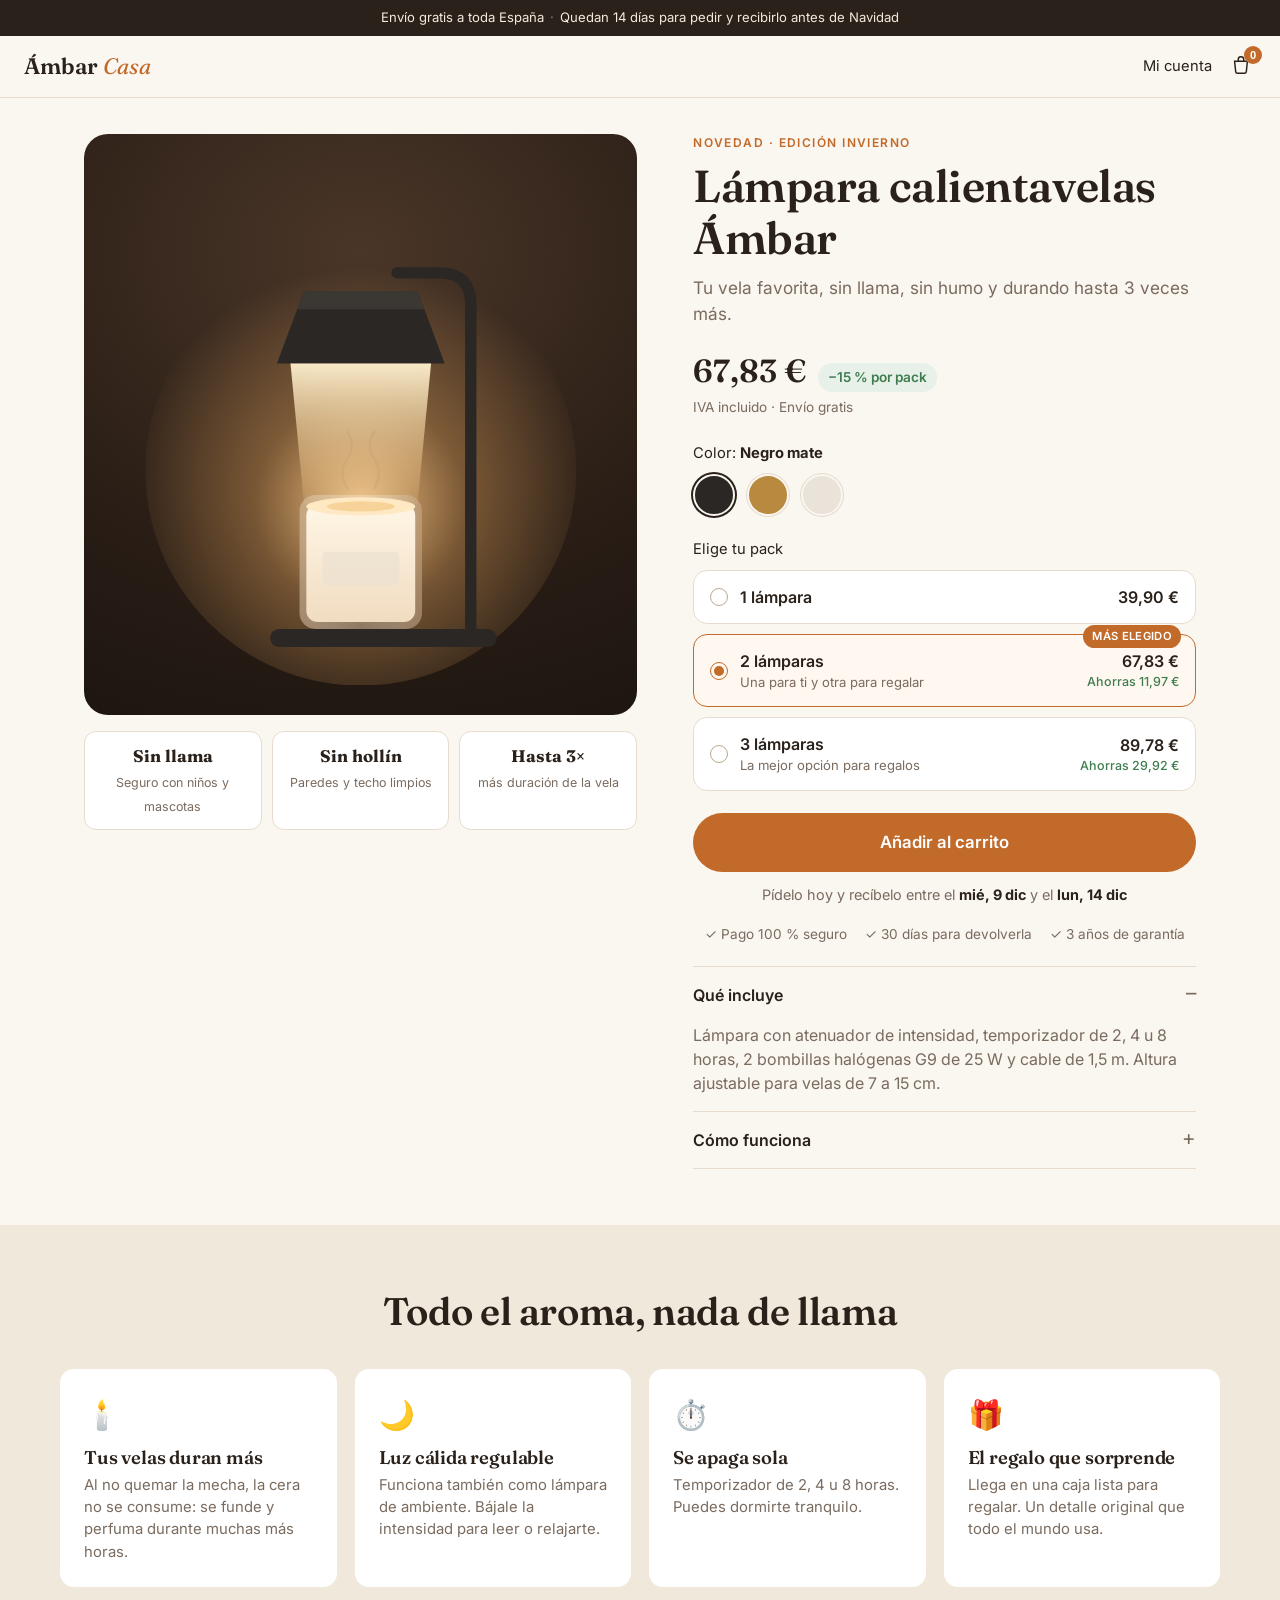
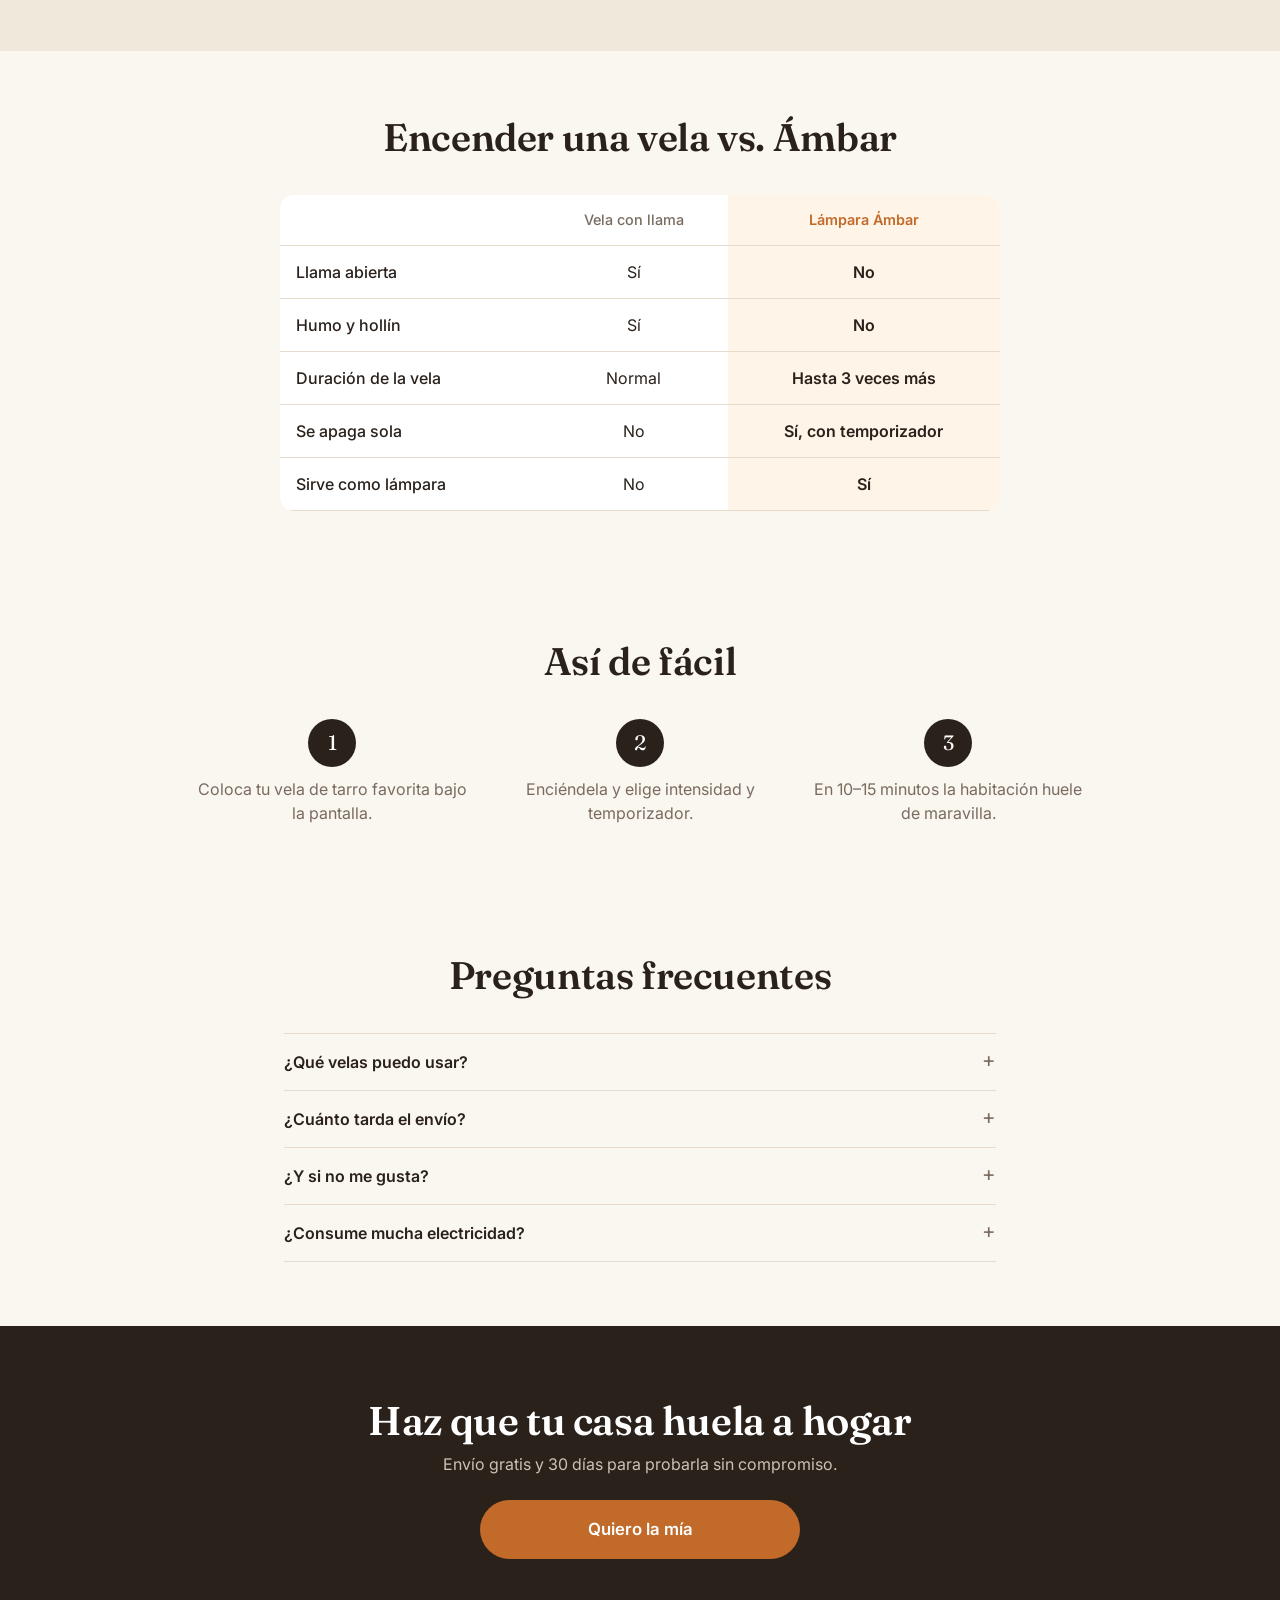
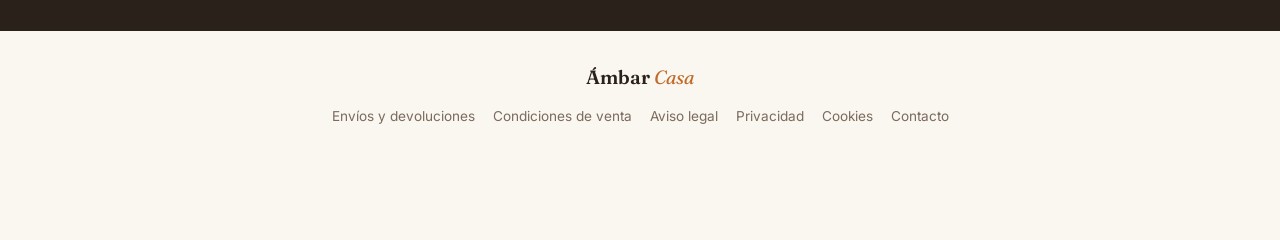
==== commit 5504c2ff: "Preparar la tienda para vender: pagos con Stripe, píxel de Meta y páginas legales - Modo venta: con " ====
--- a/tienda/index.html
+++ b/tienda/index.html
@@ -113,6 +113,7 @@
 
           <button id="btn-anadir" class="btn btn-grande">Añadir al carrito</button>
           <p class="entrega" id="entrega"></p>
+          <p class="pago-seguro oculto" id="pago-seguro">Pago seguro con tarjeta, Apple Pay o Google Pay a través de Stripe</p>
 
           <ul class="garantias">
             <li>✓ Pago 100 % seguro</li>
@@ -238,8 +239,24 @@
 
   <footer class="pie">
     <p class="marca">Ámbar <em>Casa</em></p>
-    <p>Envíos · Devoluciones · Aviso legal · Privacidad · Contacto</p>
+    <p class="pie-enlaces">
+      <a href="legal.html#envios">Envíos y devoluciones</a>
+      <a href="legal.html#condiciones">Condiciones de venta</a>
+      <a href="legal.html#aviso-legal">Aviso legal</a>
+      <a href="legal.html#privacidad">Privacidad</a>
+      <a href="legal.html#cookies">Cookies</a>
+      <a id="enlace-contacto" href="#">Contacto</a>
+    </p>
   </footer>
+
+  <!-- Aviso de cookies (solo aparece si hay píxel de Meta configurado) -->
+  <div id="cookies" class="cookies oculto" role="dialog" aria-label="Aviso de cookies">
+    <p>Usamos cookies de medición publicitaria (Meta) para mejorar nuestros anuncios. <a href="legal.html#cookies">Más información</a></p>
+    <div class="cookies-botones">
+      <button class="btn btn-sec-claro" id="cookies-no">Rechazar</button>
+      <button class="btn" id="cookies-si">Aceptar</button>
+    </div>
+  </div>
 
   <!-- Barra fija en móvil -->
   <div class="barra-movil" id="barra-movil">
@@ -265,6 +282,7 @@
   <div id="aviso" class="aviso" role="status"></div>
 
   <script src="productos.js"></script>
+  <script src="medicion.js"></script>
   <script src="app.js"></script>
 </body>
 </html>
--- a/tienda/styles.css
+++ b/tienda/styles.css
@@ -269,3 +269,45 @@
   .barra-movil .btn { background: var(--ambar); }
   .aviso { bottom: 84px; }
 }
+
+/* Fotos reales */
+.foto.con-fotos svg { display: none; }
+.foto.con-fotos img { width: 100%; height: 100%; object-fit: cover; }
+.miniaturas { display: flex; gap: 10px; margin-top: 12px; overflow-x: auto; }
+.miniaturas button { flex: 0 0 72px; height: 72px; padding: 0; border-radius: 10px; overflow: hidden; border: 2px solid transparent; cursor: pointer; background: none; }
+.miniaturas button.activa { border-color: var(--ambar); }
+.miniaturas img { width: 100%; height: 100%; object-fit: cover; }
+
+.pago-seguro { text-align: center; font-size: .82rem; color: var(--suave); margin: -8px 0 18px; }
+
+/* Pie con enlaces */
+.pie-enlaces { display: flex; flex-wrap: wrap; justify-content: center; gap: 6px 18px; }
+.pie-enlaces a { color: var(--suave); text-decoration: none; }
+.pie-enlaces a:hover { color: var(--ambar); text-decoration: underline; }
+
+/* Aviso de cookies */
+.cookies {
+  position: fixed; left: 16px; right: 16px; bottom: 16px; z-index: 50; max-width: 560px; margin: 0 auto;
+  padding: 18px 20px; background: var(--texto); color: #f6eadb; border-radius: 16px;
+  box-shadow: 0 10px 40px rgba(0,0,0,.25);
+}
+.cookies p { margin: 0 0 12px; font-size: .9rem; }
+.cookies a { color: #ffd2a3; }
+.cookies-botones { display: flex; gap: 10px; justify-content: flex-end; }
+.cookies .btn { padding: 10px 18px; background: var(--ambar); }
+.cookies .btn-sec-claro { background: transparent; border: 1px solid rgba(255,255,255,.35); color: #fff; }
+
+/* Páginas de texto (legal, gracias) */
+.pagina-texto { max-width: 760px; margin: 0 auto; padding: 40px 16px 80px; }
+.pagina-texto h1 { font-size: clamp(1.8rem, 4vw, 2.4rem); }
+.pagina-texto h2 { margin-top: 40px; padding-top: 16px; border-top: 1px solid var(--borde); }
+.pagina-texto p, .pagina-texto li { color: #4a3e35; }
+.pagina-texto .indice { display: flex; flex-wrap: wrap; gap: 8px 16px; }
+.pagina-texto .indice a { color: var(--ambar); }
+.dato { background: #fff1d6; padding: 0 4px; border-radius: 4px; }
+.gracias { text-align: center; }
+.gracias .icono-ok { font-size: 3rem; }
+@media (min-width: 900px) {
+  .cookies { right: auto; max-width: 400px; margin: 0; }
+  .cookies-botones { justify-content: flex-start; }
+}
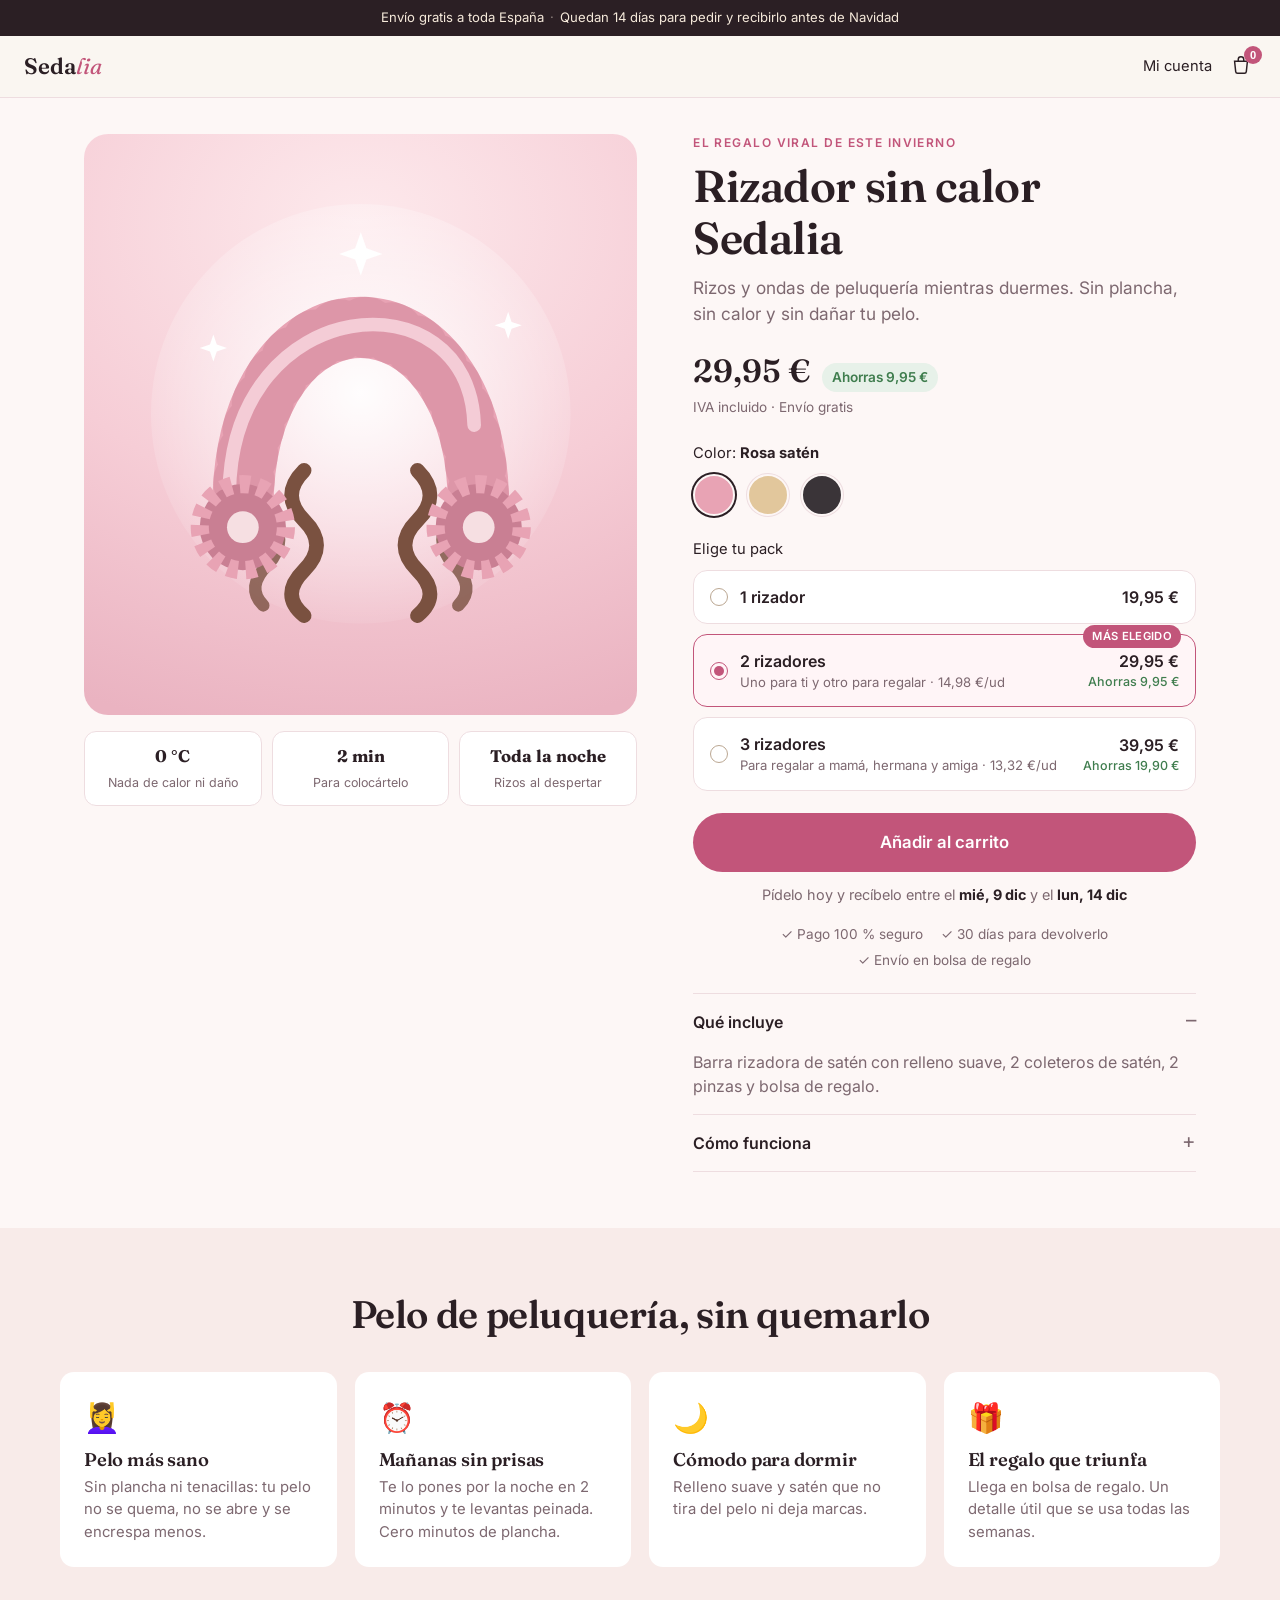
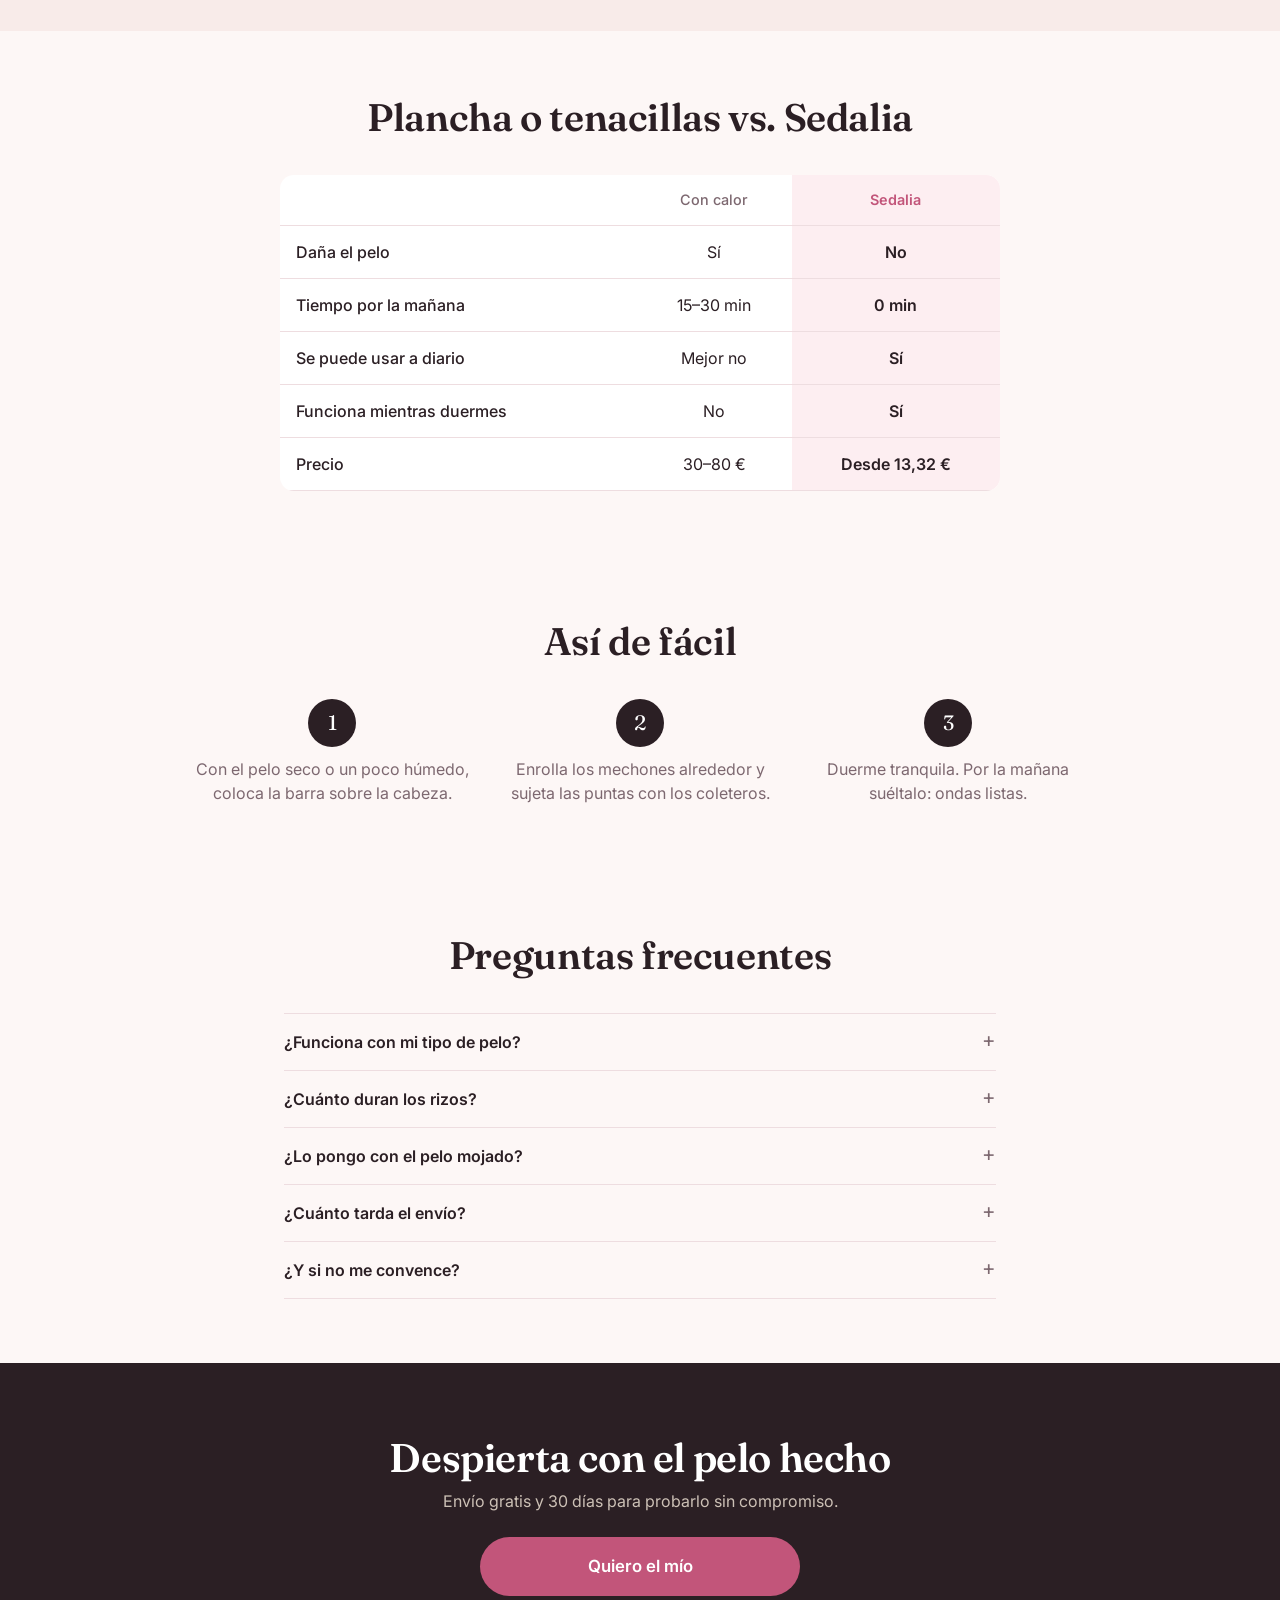
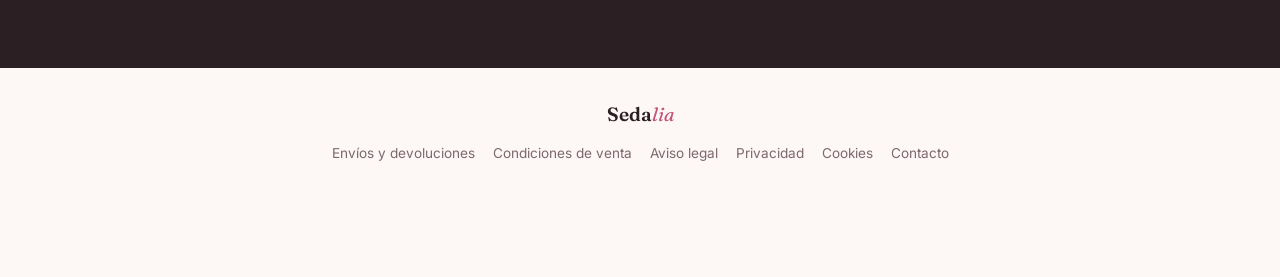
==== commit dad89f30: "Cambiar el producto a un rizador sin calor Nueva marca provisional (Sedalia), textos, ilustración y " ====
--- a/tienda/index.html
+++ b/tienda/index.html
@@ -3,8 +3,8 @@
 <head>
   <meta charset="utf-8">
   <meta name="viewport" content="width=device-width, initial-scale=1">
-  <title>Ámbar Casa · Lámpara calientavelas</title>
-  <meta name="description" content="Lámpara calientavelas: disfruta del aroma de tus velas sin llama ni humo. Envío gratis.">
+  <title>Sedalia · Rizador sin calor</title>
+  <meta name="description" content="Rizador sin calor de satén: rizos y ondas mientras duermes, sin plancha y sin dañar tu pelo. Envío gratis.">
   <link rel="preconnect" href="https://fonts.googleapis.com">
   <link rel="preconnect" href="https://fonts.gstatic.com" crossorigin>
   <link href="https://fonts.googleapis.com/css2?family=Fraunces:opsz,wght@9..144,400;9..144,600&family=Inter:wght@400;500;600&display=swap" rel="stylesheet">
@@ -18,7 +18,7 @@
   </div>
 
   <header class="cab">
-    <a href="#" class="marca" data-view="inicio">Ámbar <em>Casa</em></a>
+    <a href="#" class="marca" data-view="inicio">Seda<em>lia</em></a>
     <nav class="cab-acciones">
       <span id="saludo" class="saludo"></span>
       <button id="btn-cuenta" class="enlace">Mi cuenta</button>
@@ -37,62 +37,54 @@
       <section class="hero">
         <div class="galeria">
           <div class="foto" id="foto">
-            <svg id="lampara" viewBox="0 0 400 460" role="img" aria-label="Lámpara calientavelas encendida sobre una vela">
+            <svg id="ilustracion" viewBox="0 0 400 420" role="img" aria-label="Rizador sin calor de satén con dos coleteros">
               <defs>
-                <radialGradient id="halo" cx="50%" cy="58%" r="55%">
-                  <stop offset="0" stop-color="#ffd59a" stop-opacity=".9"/>
-                  <stop offset=".45" stop-color="#ffb867" stop-opacity=".35"/>
-                  <stop offset="1" stop-color="#ffb867" stop-opacity="0"/>
+                <radialGradient id="halo" cx="50%" cy="45%" r="60%">
+                  <stop offset="0" stop-color="#fff" stop-opacity=".95"/>
+                  <stop offset="1" stop-color="#fff" stop-opacity="0"/>
                 </radialGradient>
-                <linearGradient id="haz" x1="0" y1="0" x2="0" y2="1">
-                  <stop offset="0" stop-color="#fff1d0" stop-opacity=".95"/>
-                  <stop offset="1" stop-color="#ffcf87" stop-opacity=".15"/>
-                </linearGradient>
-                <linearGradient id="cera" x1="0" y1="0" x2="0" y2="1">
-                  <stop offset="0" stop-color="#fff6e6"/>
-                  <stop offset="1" stop-color="#f1dcc0"/>
-                </linearGradient>
-                <linearGradient id="vidrio" x1="0" y1="0" x2="1" y2="0">
-                  <stop offset="0" stop-color="#d9c2a5" stop-opacity=".55"/>
-                  <stop offset=".5" stop-color="#fff" stop-opacity=".25"/>
-                  <stop offset="1" stop-color="#c7ab8a" stop-opacity=".55"/>
-                </linearGradient>
               </defs>
-              <circle cx="200" cy="270" r="190" fill="url(#halo)" class="brillo-anim"/>
-              <!-- poste -->
-              <rect x="292" y="120" width="10" height="300" rx="5" class="metal"/>
-              <!-- brazo -->
-              <path d="M297 124 Q297 96 270 96 L232 96" stroke-width="10" stroke-linecap="round" fill="none" class="metal-trazo"/>
-              <!-- pantalla -->
-              <path d="M150 112 L250 112 L274 176 L126 176 Z" class="metal"/>
-              <path d="M150 112 L250 112 L256 128 L144 128 Z" class="metal-luz" opacity=".55"/>
-              <!-- haz de luz -->
-              <path d="M138 176 L262 176 L250 300 L150 300 Z" fill="url(#haz)" class="brillo-anim"/>
-              <!-- vela -->
-              <rect x="146" y="292" width="108" height="118" rx="14" fill="url(#vidrio)"/>
-              <rect x="152" y="300" width="96" height="104" rx="10" fill="url(#cera)"/>
-              <ellipse cx="200" cy="302" rx="48" ry="8" fill="#ffe9c4"/>
-              <ellipse cx="200" cy="302" rx="30" ry="4.5" fill="#f7cf8f" opacity=".8"/>
-              <rect x="166" y="342" width="68" height="30" rx="4" fill="#efe3d1" opacity=".9"/>
-              <!-- base -->
-              <rect x="120" y="410" width="200" height="16" rx="8" class="metal"/>
-              <!-- aroma -->
-              <g class="aroma" fill="none" stroke="#c9a57a" stroke-width="2" stroke-linecap="round" opacity=".55">
-                <path d="M188 286 q-8 -14 0 -26 q8 -12 0 -24"/>
-                <path d="M212 286 q8 -14 0 -26 q-8 -12 0 -24"/>
+              <circle cx="200" cy="200" r="185" fill="url(#halo)"/>
+              <!-- mechones con ondas -->
+              <g fill="none" stroke-linecap="round" class="pelo">
+                <path d="M150 250 q-22 22 0 44 q22 22 0 44 q-22 22 0 40" stroke-width="13"/>
+                <path d="M118 245 q-20 22 0 44 q20 22 0 44 q-20 20 -4 36" stroke-width="11" opacity=".8"/>
+                <path d="M250 250 q22 22 0 44 q-22 22 0 44 q22 22 0 40" stroke-width="13"/>
+                <path d="M282 245 q20 22 0 44 q-20 22 0 44 q20 20 4 36" stroke-width="11" opacity=".8"/>
+              </g>
+              <!-- barra de satén -->
+              <path d="M96 285 C 96 70, 304 70, 304 285" stroke-width="54" stroke-linecap="round" fill="none" class="tono-trazo"/>
+              <path d="M96 285 C 96 70, 304 70, 304 285" stroke-width="54" stroke-linecap="round" fill="none" class="sombra-trazo" opacity=".35" stroke-dasharray="2 22"/>
+              <path d="M84 270 C 86 92, 296 76, 300 210" stroke-width="12" stroke-linecap="round" fill="none" class="brillo-trazo" opacity=".85"/>
+              <!-- coleteros -->
+              <g transform="translate(96 300)">
+                <circle r="38" class="sombra-relleno"/>
+                <circle r="38" fill="none" stroke-width="16" stroke-dasharray="9 7" class="tono-trazo"/>
+                <circle r="14" class="fondo-relleno"/>
+              </g>
+              <g transform="translate(304 300)">
+                <circle r="38" class="sombra-relleno"/>
+                <circle r="38" fill="none" stroke-width="16" stroke-dasharray="9 7" class="tono-trazo"/>
+                <circle r="14" class="fondo-relleno"/>
+              </g>
+              <!-- destellos -->
+              <g class="anim destellos" fill="#ffffff">
+                <path d="M200 40 l5 14 l14 5 l-14 5 l-5 14 l-5 -14 l-14 -5 l14 -5 Z"/>
+                <path d="M330 110 l3 9 l9 3 l-9 3 l-3 9 l-3 -9 l-9 -3 l9 -3 Z"/>
+                <path d="M70 130 l3 9 l9 3 l-9 3 l-3 9 l-3 -9 l-9 -3 l9 -3 Z"/>
               </g>
             </svg>
           </div>
           <ul class="sellos">
-            <li><strong>Sin llama</strong><span>Seguro con niños y mascotas</span></li>
-            <li><strong>Sin hollín</strong><span>Paredes y techo limpios</span></li>
-            <li><strong>Hasta 3×</strong><span>más duración de la vela</span></li>
+            <li><strong>0 °C</strong><span>Nada de calor ni daño</span></li>
+            <li><strong>2 min</strong><span>Para colocártelo</span></li>
+            <li><strong>Toda la noche</strong><span>Rizos al despertar</span></li>
           </ul>
         </div>
 
         <div class="compra">
-          <p class="eyebrow">Novedad · Edición invierno</p>
-          <h1 id="nombre-producto">Lámpara calientavelas Ámbar</h1>
+          <p class="eyebrow">El regalo viral de este invierno</p>
+          <h1 id="nombre-producto">Rizador sin calor Sedalia</h1>
           <p class="sub" id="subtitulo"></p>
 
           <div class="precio-fila">
@@ -117,41 +109,41 @@
 
           <ul class="garantias">
             <li>✓ Pago 100 % seguro</li>
-            <li>✓ 30 días para devolverla</li>
-            <li>✓ 3 años de garantía</li>
+            <li>✓ 30 días para devolverlo</li>
+            <li>✓ Envío en bolsa de regalo</li>
           </ul>
 
           <details class="acordeon" open>
             <summary>Qué incluye</summary>
-            <p>Lámpara con atenuador de intensidad, temporizador de 2, 4 u 8 horas, 2 bombillas halógenas G9 de 25 W y cable de 1,5 m. Altura ajustable para velas de 7 a 15 cm.</p>
+            <p id="incluye"></p>
           </details>
           <details class="acordeon">
             <summary>Cómo funciona</summary>
-            <p>La bombilla calienta la vela desde arriba y la funde de manera uniforme. El aroma se libera sin quemar la mecha, así que no hay humo ni hollín y la vela dura mucho más.</p>
+            <p>Enrollas mechones de pelo alrededor de la barra de satén y los sujetas con los coleteros. Mientras duermes, el pelo toma la forma de la barra. Por la mañana lo sueltas y tienes ondas definidas, sin haber usado nada de calor.</p>
           </details>
         </div>
       </section>
 
       <section class="bloque beneficios">
-        <h2>Todo el aroma, nada de llama</h2>
+        <h2>Pelo de peluquería, sin quemarlo</h2>
         <div class="tarjetas">
-          <article><span class="icono">🕯️</span><h3>Tus velas duran más</h3><p>Al no quemar la mecha, la cera no se consume: se funde y perfuma durante muchas más horas.</p></article>
-          <article><span class="icono">🌙</span><h3>Luz cálida regulable</h3><p>Funciona también como lámpara de ambiente. Bájale la intensidad para leer o relajarte.</p></article>
-          <article><span class="icono">⏱️</span><h3>Se apaga sola</h3><p>Temporizador de 2, 4 u 8 horas. Puedes dormirte tranquilo.</p></article>
-          <article><span class="icono">🎁</span><h3>El regalo que sorprende</h3><p>Llega en una caja lista para regalar. Un detalle original que todo el mundo usa.</p></article>
+          <article><span class="icono">💆‍♀️</span><h3>Pelo más sano</h3><p>Sin plancha ni tenacillas: tu pelo no se quema, no se abre y se encrespa menos.</p></article>
+          <article><span class="icono">⏰</span><h3>Mañanas sin prisas</h3><p>Te lo pones por la noche en 2 minutos y te levantas peinada. Cero minutos de plancha.</p></article>
+          <article><span class="icono">🌙</span><h3>Cómodo para dormir</h3><p>Relleno suave y satén que no tira del pelo ni deja marcas.</p></article>
+          <article><span class="icono">🎁</span><h3>El regalo que triunfa</h3><p>Llega en bolsa de regalo. Un detalle útil que se usa todas las semanas.</p></article>
         </div>
       </section>
 
       <section class="bloque comparativa">
-        <h2>Encender una vela vs. Ámbar</h2>
+        <h2>Plancha o tenacillas vs. Sedalia</h2>
         <table>
-          <thead><tr><th></th><th>Vela con llama</th><th class="destacado">Lámpara Ámbar</th></tr></thead>
+          <thead><tr><th></th><th>Con calor</th><th class="destacado">Sedalia</th></tr></thead>
           <tbody>
-            <tr><td>Llama abierta</td><td>Sí</td><td class="destacado">No</td></tr>
-            <tr><td>Humo y hollín</td><td>Sí</td><td class="destacado">No</td></tr>
-            <tr><td>Duración de la vela</td><td>Normal</td><td class="destacado">Hasta 3 veces más</td></tr>
-            <tr><td>Se apaga sola</td><td>No</td><td class="destacado">Sí, con temporizador</td></tr>
-            <tr><td>Sirve como lámpara</td><td>No</td><td class="destacado">Sí</td></tr>
+            <tr><td>Daña el pelo</td><td>Sí</td><td class="destacado">No</td></tr>
+            <tr><td>Tiempo por la mañana</td><td>15–30 min</td><td class="destacado">0 min</td></tr>
+            <tr><td>Se puede usar a diario</td><td>Mejor no</td><td class="destacado">Sí</td></tr>
+            <tr><td>Funciona mientras duermes</td><td>No</td><td class="destacado">Sí</td></tr>
+            <tr><td>Precio</td><td>30–80 €</td><td class="destacado" id="precio-comparativa"></td></tr>
           </tbody>
         </table>
       </section>
@@ -159,24 +151,25 @@
       <section class="bloque pasos">
         <h2>Así de fácil</h2>
         <ol>
-          <li><span>1</span><p>Coloca tu vela de tarro favorita bajo la pantalla.</p></li>
-          <li><span>2</span><p>Enciéndela y elige intensidad y temporizador.</p></li>
-          <li><span>3</span><p>En 10–15 minutos la habitación huele de maravilla.</p></li>
+          <li><span>1</span><p>Con el pelo seco o un poco húmedo, coloca la barra sobre la cabeza.</p></li>
+          <li><span>2</span><p>Enrolla los mechones alrededor y sujeta las puntas con los coleteros.</p></li>
+          <li><span>3</span><p>Duerme tranquila. Por la mañana suéltalo: ondas listas.</p></li>
         </ol>
       </section>
 
       <section class="bloque faq">
         <h2>Preguntas frecuentes</h2>
-        <details class="acordeon"><summary>¿Qué velas puedo usar?</summary><p>Cualquier vela en tarro de 7 a 15 cm de alto. La altura de la lámpara se ajusta.</p></details>
+        <details class="acordeon"><summary>¿Funciona con mi tipo de pelo?</summary><p>Funciona mejor con melena media o larga, a partir de los hombros. Sirve para pelo liso, ondulado y grueso.</p></details>
+        <details class="acordeon"><summary>¿Cuánto duran los rizos?</summary><p>Normalmente todo el día. Con un poco de espuma o laca al soltarlo duran más.</p></details>
+        <details class="acordeon"><summary>¿Lo pongo con el pelo mojado?</summary><p>Mejor seco o ligeramente húmedo. Si está empapado no se secará en toda la noche.</p></details>
         <details class="acordeon"><summary>¿Cuánto tarda el envío?</summary><p>Entre 3 y 6 días laborables a la península. Recibirás el número de seguimiento por correo.</p></details>
-        <details class="acordeon"><summary>¿Y si no me gusta?</summary><p>Tienes 30 días para devolverla y te reembolsamos el importe completo.</p></details>
-        <details class="acordeon"><summary>¿Consume mucha electricidad?</summary><p>La bombilla es de 25 W: unas 8 horas encendida cuestan unos pocos céntimos.</p></details>
+        <details class="acordeon"><summary>¿Y si no me convence?</summary><p>Tienes 30 días para devolverlo y te reembolsamos el importe completo.</p></details>
       </section>
 
       <section class="cta-final">
-        <h2>Haz que tu casa huela a hogar</h2>
-        <p>Envío gratis y 30 días para probarla sin compromiso.</p>
-        <button class="btn btn-grande" data-subir>Quiero la mía</button>
+        <h2>Despierta con el pelo hecho</h2>
+        <p>Envío gratis y 30 días para probarlo sin compromiso.</p>
+        <button class="btn btn-grande" data-subir>Quiero el mío</button>
       </section>
     </div>
 
@@ -238,7 +231,7 @@
   </main>
 
   <footer class="pie">
-    <p class="marca">Ámbar <em>Casa</em></p>
+    <p class="marca">Seda<em>lia</em></p>
     <p class="pie-enlaces">
       <a href="legal.html#envios">Envíos y devoluciones</a>
       <a href="legal.html#condiciones">Condiciones de venta</a>
--- a/tienda/styles.css
+++ b/tienda/styles.css
@@ -1,12 +1,12 @@
 :root {
-  --crema: #faf6f0;
-  --arena: #f1e8dc;
+  --crema: #fdf7f6;
+  --arena: #f8ebe9;
   --superficie: #ffffff;
-  --texto: #2a211b;
-  --suave: #7a6b5f;
-  --borde: #e6dbcd;
-  --ambar: #c26a2a;
-  --ambar-osc: #a3561f;
+  --texto: #2b1f24;
+  --suave: #7d6870;
+  --borde: #eedde0;
+  --ambar: #c2557a;      /* color principal (botones, acentos) */
+  --ambar-osc: #a3405f;
   --verde: #3f7d4e;
   --error: #b3261e;
   --radio: 14px;
@@ -78,18 +78,19 @@
 .galeria { position: sticky; top: 90px; }
 .foto {
   aspect-ratio: 1 / 1.05; border-radius: 24px; overflow: hidden;
-  background: radial-gradient(120% 90% at 50% 20%, #4a3628 0%, #2a1e16 60%, #1d1510 100%);
+  background: radial-gradient(120% 90% at 50% 15%, #fde9ec 0%, #f6cdd6 55%, #eab3c1 100%);
   display: grid; place-items: center;
 }
 .foto svg { width: 82%; height: auto; }
-.metal { fill: var(--metal, #2b2724); transition: fill .35s; }
-.metal-luz { fill: var(--brillo, #4a443f); transition: fill .35s; }
-.metal-trazo { stroke: var(--metal, #2b2724); transition: stroke .35s; }
-.brillo-anim { animation: latido 4s ease-in-out infinite; transform-origin: center; }
-.aroma { animation: subir 3.5s ease-in-out infinite; }
+.tono-trazo { stroke: var(--tono, #e8a3b4); transition: stroke .35s; }
+.brillo-trazo { stroke: var(--brillo, #f8d6df); transition: stroke .35s; }
+.sombra-trazo { stroke: var(--sombra, #c97f93); transition: stroke .35s; }
+.sombra-relleno { fill: var(--sombra, #c97f93); transition: fill .35s; }
+.fondo-relleno { fill: #f6dfe2; }
+.pelo { stroke: #7a5140; }
+.destellos.anim { animation: latido 3s ease-in-out infinite; }
 @keyframes latido { 50% { opacity: .78; } }
-@keyframes subir { 0% { transform: translateY(6px); opacity: 0; } 40% { opacity: .55; } 100% { transform: translateY(-14px); opacity: 0; } }
-@media (prefers-reduced-motion: reduce) { .brillo-anim, .aroma { animation: none; } }
+@media (prefers-reduced-motion: reduce) { .anim { animation: none !important; } }
 
 .sellos { list-style: none; padding: 0; margin: 16px 0 0; display: grid; grid-template-columns: repeat(3, 1fr); gap: 10px; }
 .sellos li { background: var(--superficie); border: 1px solid var(--borde); border-radius: 12px; padding: 12px; text-align: center; }
@@ -121,7 +122,7 @@
   position: relative; transition: border-color .2s, background .2s;
 }
 .pack:hover { border-color: #cdb79e; }
-.pack.activo { border-color: var(--ambar); background: #fff8f1; }
+.pack.activo { border-color: var(--ambar); background: #fff5f7; }
 .pack .radio { width: 18px; height: 18px; border-radius: 50%; border: 1.5px solid #bba792; display: grid; place-items: center; }
 .pack.activo .radio { border-color: var(--ambar); }
 .pack.activo .radio::after { content: ""; width: 10px; height: 10px; border-radius: 50%; background: var(--ambar); }
@@ -160,7 +161,7 @@
 .comparativa th, .comparativa td { padding: 14px 16px; text-align: center; border-bottom: 1px solid var(--borde); }
 .comparativa td:first-child { text-align: left; font-weight: 500; }
 .comparativa th { font-size: .9rem; color: var(--suave); font-weight: 500; }
-.comparativa .destacado { background: #fff4e8; color: var(--texto); font-weight: 600; }
+.comparativa .destacado { background: #fdeef1; color: var(--texto); font-weight: 600; }
 .comparativa th.destacado { color: var(--ambar); }
 
 .pasos ol { list-style: none; padding: 0; margin: 0 auto; max-width: 900px; display: grid; grid-template-columns: repeat(3, 1fr); gap: 24px; }
@@ -217,7 +218,7 @@
 .envio-gratis { margin: 12px 20px 0; padding: 10px 12px; background: #e7f1e9; color: var(--verde); border-radius: 10px; font-size: .88rem; }
 .items { list-style: none; margin: 0; padding: 0 20px; overflow-y: auto; flex: 1; }
 .item { display: grid; grid-template-columns: 64px 1fr auto; gap: 12px; align-items: center; padding: 16px 0; border-bottom: 1px solid var(--borde); }
-.item .mini { width: 64px; height: 64px; border-radius: 10px; background: #3a2a20; display: grid; place-items: center; }
+.item .mini { width: 64px; height: 64px; border-radius: 10px; background: #f6cdd6; display: grid; place-items: center; }
 .item .mini svg { width: 80%; }
 .item p { margin: 0; }
 .item .sub { color: var(--suave); font-size: .82rem; }
@@ -292,7 +293,7 @@
   box-shadow: 0 10px 40px rgba(0,0,0,.25);
 }
 .cookies p { margin: 0 0 12px; font-size: .9rem; }
-.cookies a { color: #ffd2a3; }
+.cookies a { color: #ffc2d3; }
 .cookies-botones { display: flex; gap: 10px; justify-content: flex-end; }
 .cookies .btn { padding: 10px 18px; background: var(--ambar); }
 .cookies .btn-sec-claro { background: transparent; border: 1px solid rgba(255,255,255,.35); color: #fff; }
@@ -304,7 +305,7 @@
 .pagina-texto p, .pagina-texto li { color: #4a3e35; }
 .pagina-texto .indice { display: flex; flex-wrap: wrap; gap: 8px 16px; }
 .pagina-texto .indice a { color: var(--ambar); }
-.dato { background: #fff1d6; padding: 0 4px; border-radius: 4px; }
+.dato { background: #fde3ea; padding: 0 4px; border-radius: 4px; }
 .gracias { text-align: center; }
 .gracias .icono-ok { font-size: 3rem; }
 @media (min-width: 900px) {
